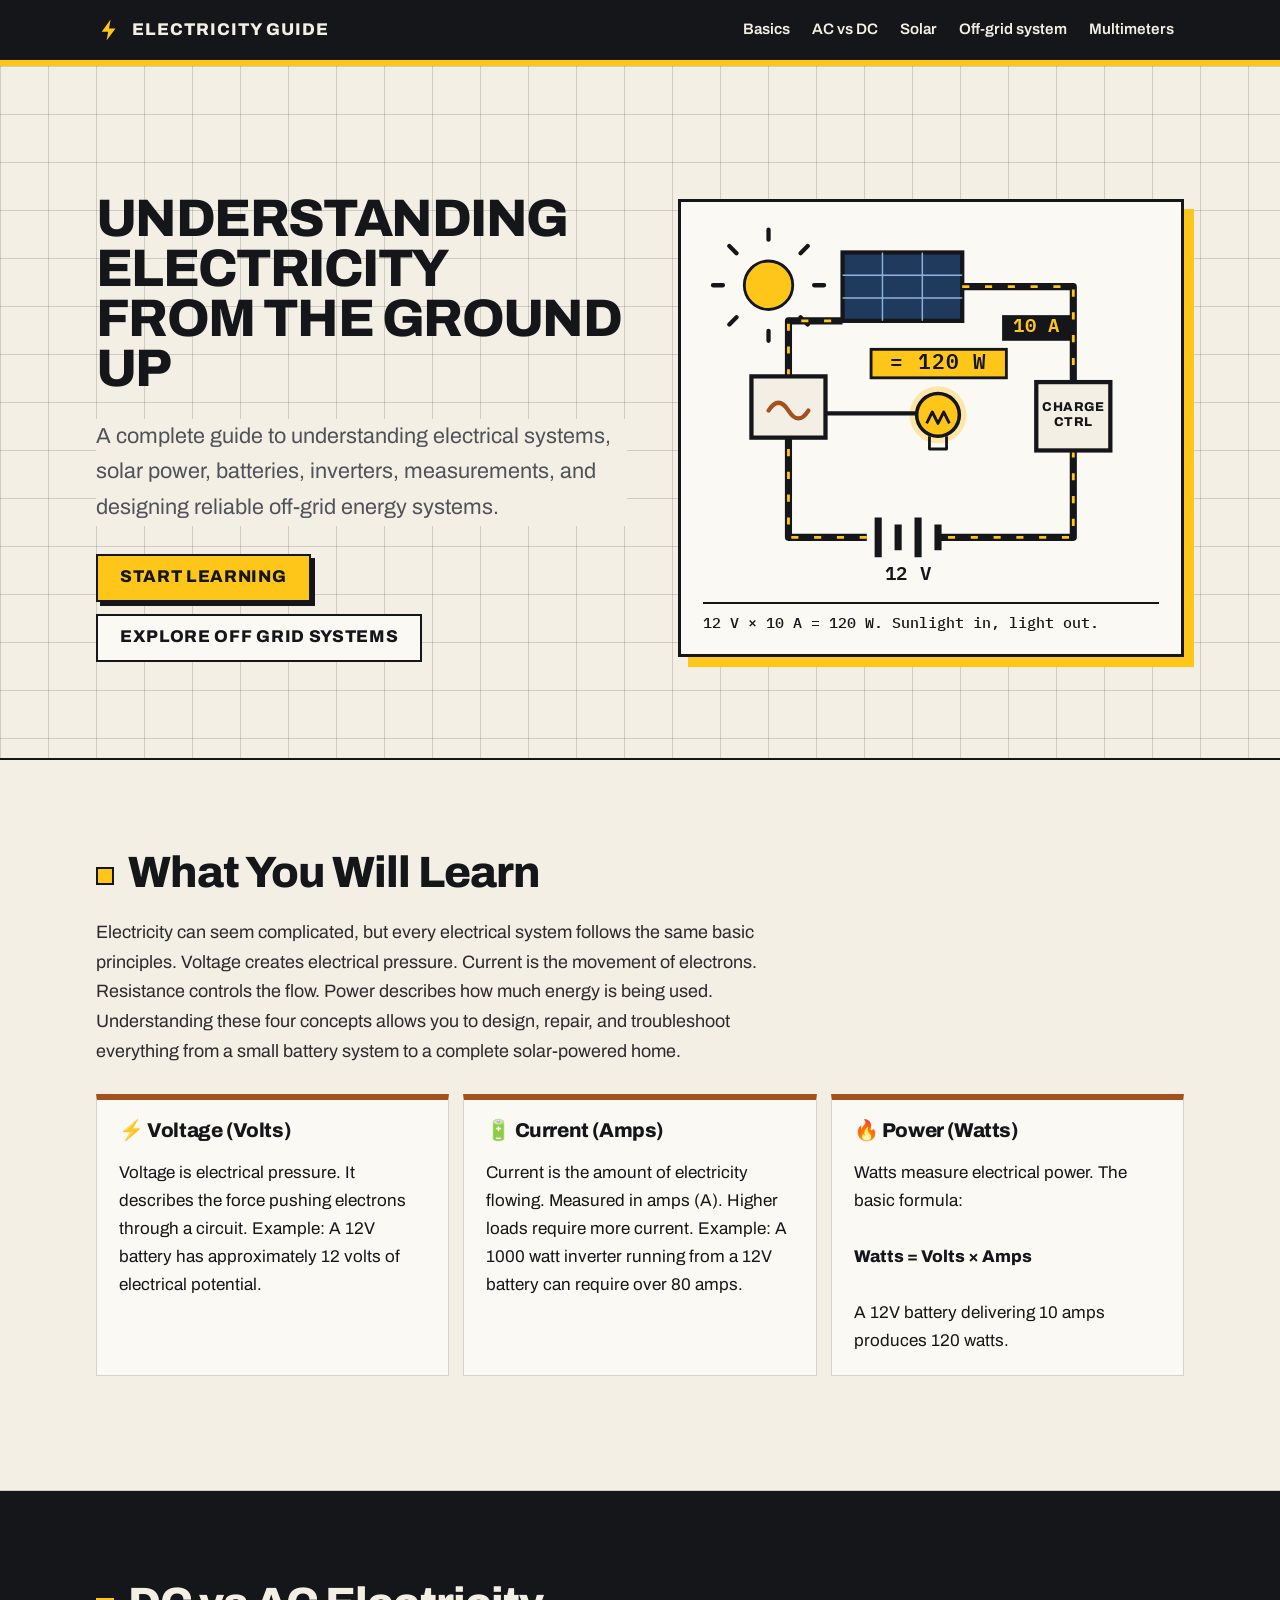
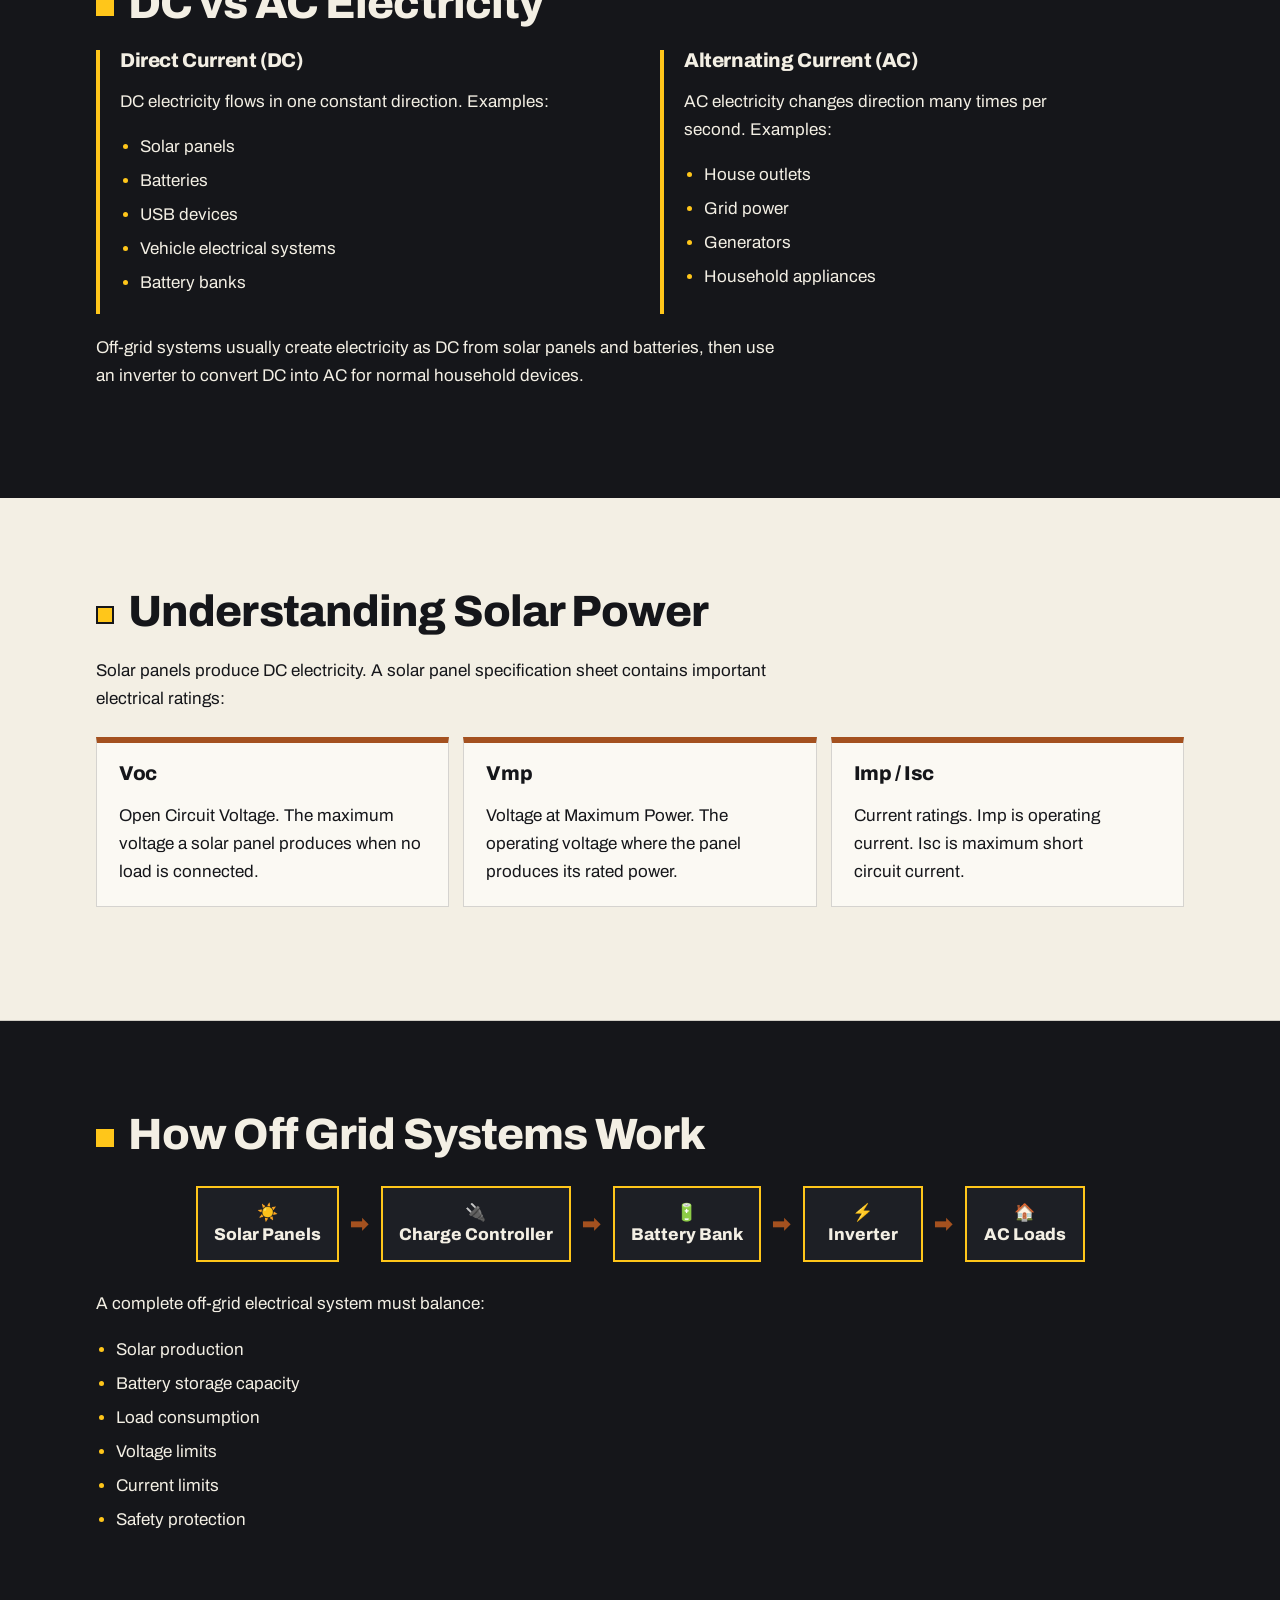
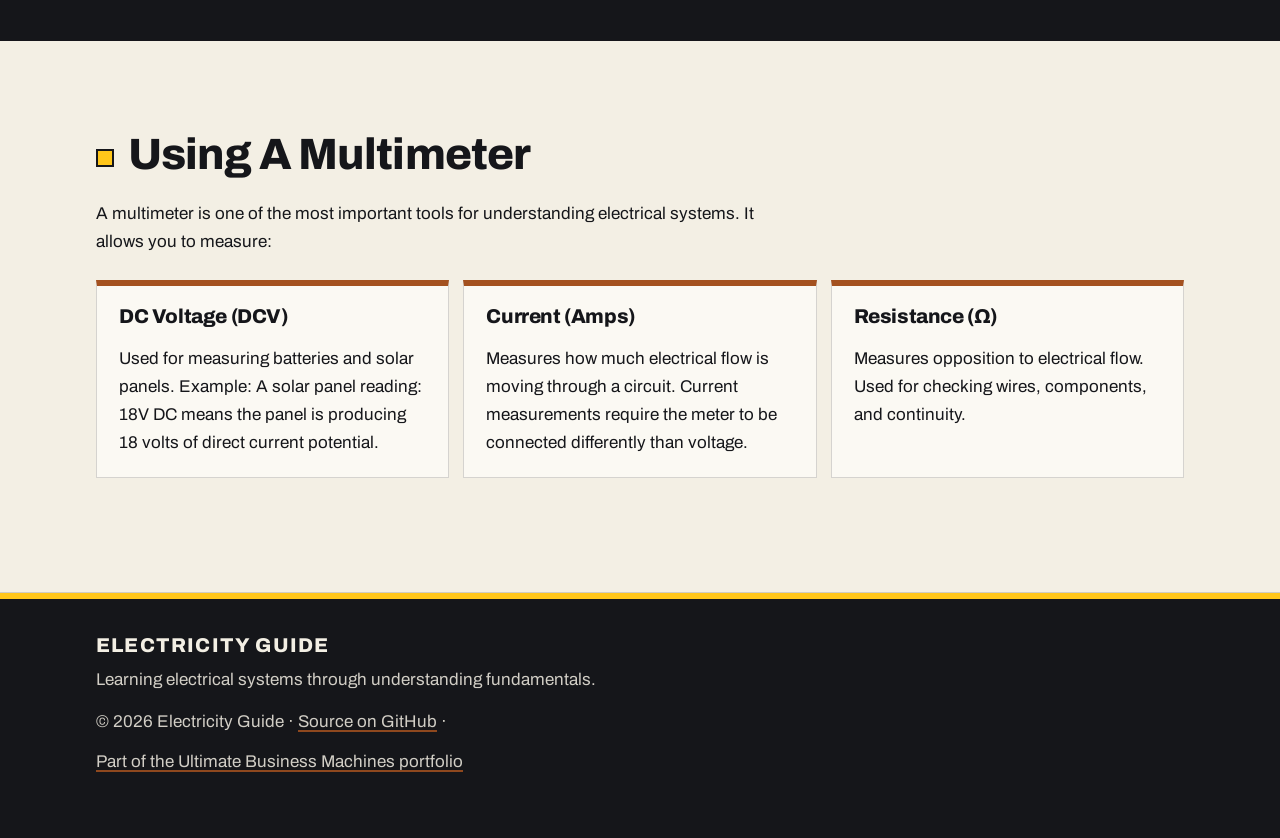
==== site/index.html @ 9a4c992a "Landing: add a bold animated circuit schematic as the signature graphic Retry of a C-grade first pas" ====
<!DOCTYPE html>
<html lang="en">

<head>

<meta charset="UTF-8">
<meta name="viewport" content="width=device-width, initial-scale=1.0">

<title>Electricity Guide | Off Grid Solar & Electrical Fundamentals</title>

<meta name="description" content="
A complete beginner to advanced guide explaining electricity,
AC vs DC, volts, amps, watts, solar systems, batteries,
inverters, charge controllers, and multimeter testing.
">


<meta name="theme-color" content="#f3efe4">
<link rel="icon" href="favicon.svg" type="image/svg+xml">
<link rel="preconnect" href="https://fonts.googleapis.com">
<link rel="preconnect" href="https://fonts.gstatic.com" crossorigin>
<link rel="stylesheet" href="https://fonts.googleapis.com/css2?family=Archivo:wght@400;600;800&amp;family=IBM+Plex+Mono:wght@500&amp;display=swap">
<link rel="stylesheet" href="css/style.css">

</head>


<body>
<a class="skip" href="#main">Skip to content</a>


<!-- ================= HEADER ================= -->

<header class="header">

<div class="container nav">

<a class="logo" href="index.html"><svg viewBox="0 0 32 32" aria-hidden="true"><path d="M18 3 7 18h8l-2 11 11-15h-8z"/></svg>Electricity Guide</a>


<nav aria-label="Main">
<a href="index.html#basics">Basics</a>
<a href="index.html#ac-dc">AC vs DC</a>
<a href="index.html#solar">Solar</a>
<a href="index.html#system">Off-grid system</a>
<a href="pages/multimeters.html">Multimeters</a>
</nav>


</div>

</header>





<!-- ================= HERO ================= -->


<main id="main">
<section class="hero">


<div class="container">


<div class="hero-grid">
<div class="hero-content">


<h1>
Understanding Electricity
<br>
From The Ground Up
</h1>


<p>

A complete guide to understanding electrical systems,
solar power, batteries, inverters, measurements,
and designing reliable off-grid energy systems.

</p>


<div class="hero-buttons">


<a class="button primary"
href="#basics">

Start Learning

</a>


<a class="button secondary"
href="#system">

Explore Off Grid Systems

</a>


</div>


</div>
<figure class="circuit" aria-labelledby="circuit-cap">
<svg viewBox="0 0 640 520" role="img" aria-labelledby="circuit-t">
  <title id="circuit-t">A simple off-grid circuit drawn as a schematic. The sun shines on a solar panel. Current flows through a charge controller into a 12 volt battery, then through an inverter to a glowing light bulb, and back. The labels read 12 volts times 10 amps equals 120 watts.</title>
  <g class="sun"><circle cx="92" cy="86" r="34"/><g class="rays"><path d="M92 22v-14M92 164v-14M28 86H14M170 86h-14M47 41l-10-10M147 141l-10-10M47 131l-10 10M147 31l-10 10"/></g></g>
  <g class="panel"><rect x="196" y="40" width="168" height="96"/><path d="M252 40v96M308 40v96M196 72h168M196 104h168"/></g>
  <path class="wire" id="loop" d="M364 88 H520 V222 M520 318 V440 H330 M230 440 H120 V300 M120 214 V136 H196"/>
  <path class="flow" d="M364 88 H520 V222 M520 318 V440 H330 M230 440 H120 V300 M120 214 V136 H196"/>
  <g class="box"><rect x="468" y="222" width="104" height="96"/><text x="520" y="262" text-anchor="middle">CHARGE</text><text x="520" y="284" text-anchor="middle">CTRL</text></g>
  <g class="battery"><path d="M246 412v56M274 422v36M302 412v56M330 422v36" /><text x="288" y="500" text-anchor="middle" class="val">12 V</text></g>
  <g class="box"><rect x="68" y="214" width="104" height="86"/><path d="M92 262 q14 -22 28 0 t28 0" class="sine"/></g>
  <g class="bulb"><circle cx="330" cy="268" r="40" class="glow"/><circle cx="330" cy="268" r="30"/><path d="M318 298v18h24v-18M314 280 l8 -16 8 16 8 -16 8 16"/></g>
  <path class="wire thin" d="M172 266 H300"/>
  <g class="tag"><rect x="420" y="128" width="96" height="36"/><text x="468" y="152" text-anchor="middle" class="val">10 A</text></g>
  <g class="tag hot"><rect x="236" y="176" width="190" height="40"/><text x="331" y="203" text-anchor="middle" class="val">= 120 W</text></g>
</svg>
<figcaption id="circuit-cap">12 V × 10 A = 120 W. Sunlight in, light out.</figcaption>
</figure>
</div>


</div>


</section>





<!-- ================= INTRO ================= -->

<section class="section" id="basics">


<div class="container">


<h2>
What You Will Learn
</h2>


<p class="section-text">

Electricity can seem complicated, but every electrical
system follows the same basic principles.

Voltage creates electrical pressure.
Current is the movement of electrons.
Resistance controls the flow.
Power describes how much energy is being used.

Understanding these four concepts allows you to design,
repair, and troubleshoot everything from a small battery
system to a complete solar-powered home.

</p>



<div class="cards">


<div class="card">

<h3>
⚡ Voltage (Volts)
</h3>

<p>

Voltage is electrical pressure.

It describes the force pushing electrons
through a circuit.

Example:

A 12V battery has approximately
12 volts of electrical potential.

</p>

</div>




<div class="card">

<h3>
🔋 Current (Amps)
</h3>

<p>

Current is the amount of electricity flowing.

Measured in amps (A).

Higher loads require more current.

Example:

A 1000 watt inverter running from
a 12V battery can require over 80 amps.

</p>

</div>





<div class="card">

<h3>
🔥 Power (Watts)
</h3>

<p>

Watts measure electrical power.

The basic formula:

<br><br>

<strong>
Watts = Volts × Amps
</strong>

<br><br>

A 12V battery delivering 10 amps
produces 120 watts.

</p>


</div>


</div>


</div>


</section>








<!-- ================= AC DC ================= -->


<section class="section dark" id="ac-dc">


<div class="container">


<h2>
DC vs AC Electricity
</h2>


<div class="split">


<div>


<h3>
Direct Current (DC)
</h3>


<p>

DC electricity flows in one constant direction.

Examples:

</p>


<ul>

<li>Solar panels</li>
<li>Batteries</li>
<li>USB devices</li>
<li>Vehicle electrical systems</li>
<li>Battery banks</li>

</ul>


</div>




<div>


<h3>
Alternating Current (AC)
</h3>


<p>

AC electricity changes direction many times
per second.

Examples:

</p>


<ul>

<li>House outlets</li>
<li>Grid power</li>
<li>Generators</li>
<li>Household appliances</li>

</ul>


</div>



</div>


<p>

Off-grid systems usually create electricity as DC
from solar panels and batteries, then use an inverter
to convert DC into AC for normal household devices.

</p>


</div>


</section>







<!-- ================= SOLAR ================= -->


<section class="section" id="solar">


<div class="container">


<h2>
Understanding Solar Power
</h2>



<p>

Solar panels produce DC electricity.

A solar panel specification sheet contains
important electrical ratings:

</p>



<div class="cards">


<div class="card">

<h3>
Voc
</h3>

<p>

Open Circuit Voltage.

The maximum voltage a solar panel produces
when no load is connected.

</p>

</div>




<div class="card">

<h3>
Vmp
</h3>

<p>

Voltage at Maximum Power.

The operating voltage where the panel
produces its rated power.

</p>

</div>




<div class="card">

<h3>
Imp / Isc
</h3>

<p>

Current ratings.

Imp is operating current.

Isc is maximum short circuit current.

</p>

</div>



</div>



</div>


</section>








<!-- ================= OFF GRID ================= -->


<section class="section dark" id="system">


<div class="container">


<h2>
How Off Grid Systems Work
</h2>



<div class="system-flow">


<div>
☀️
<br>
Solar Panels

</div>


<div>
⬇

</div>


<div>
🔌

<br>

Charge Controller

</div>


<div>

⬇

</div>


<div>

🔋

<br>

Battery Bank

</div>


<div>

⬇

</div>


<div>

⚡

<br>

Inverter

</div>


<div>

⬇

</div>


<div>

🏠

<br>

AC Loads

</div>


</div>




<p>

A complete off-grid electrical system must balance:

</p>


<ul>

<li>
Solar production
</li>

<li>
Battery storage capacity
</li>

<li>
Load consumption
</li>

<li>
Voltage limits
</li>

<li>
Current limits
</li>

<li>
Safety protection
</li>


</ul>


</div>


</section>








<!-- ================= MULTIMETER ================= -->


<section class="section" id="meter">


<div class="container">


<h2>
Using A Multimeter
</h2>



<p>

A multimeter is one of the most important
tools for understanding electrical systems.

It allows you to measure:

</p>


<div class="cards">


<div class="card">

<h3>
DC Voltage (DCV)
</h3>


<p>

Used for measuring batteries and solar panels.

Example:

A solar panel reading:

18V DC

means the panel is producing
18 volts of direct current potential.

</p>


</div>



<div class="card">

<h3>
Current (Amps)
</h3>


<p>

Measures how much electrical flow is moving
through a circuit.

Current measurements require the meter
to be connected differently than voltage.

</p>


</div>




<div class="card">

<h3>
Resistance (Ω)
</h3>


<p>

Measures opposition to electrical flow.

Used for checking wires,
components, and continuity.

</p>


</div>



</div>


</div>


</section>








<!-- ================= FOOTER ================= -->


</main>
<footer>


<div class="container">


<h3>
Electricity Guide
</h3>


<p>

Learning electrical systems through
understanding fundamentals.

</p>


<p>

© 2026 Electricity Guide · <a href="https://github.com/SolutionsAsService/off-grid-electric" rel="noopener">Source on GitHub</a> · <a href="https://demo.ultimatebusinessmachines.com/portfolio">Part of the Ultimate Business Machines portfolio</a>

</p>


</div>


</footer>




</body>

</html>
---- site/css/style.css ----
/* Electricity Guide: from the ground up.
   An equipment-rating-plate look: warm paper, black ink, one hazard yellow used as a band and fill,
   copper for wiring. Archivo for reading and signage, Plex Mono for values and units. */

:root {
  --paper: #f3efe4; --card: #fbf9f3; --ink: #15161a; --ink-2: #4f5259; --rule: rgba(21, 22, 26, .16);
  --volt: #ffc61a; --copper: #a4511f; --band: #15161a; --on-band: #f3efe4;
  --sans: "Archivo", "Helvetica Neue", Arial, sans-serif; --mono: "IBM Plex Mono", ui-monospace, Consolas, monospace;
  --g: clamp(16px, 3vw, 36px); color-scheme: light dark;
}
@media (prefers-color-scheme: dark) {
  :root:not([data-theme="light"]) { --paper: #131418; --card: #1b1d22; --ink: #ecebe6; --ink-2: #a6a9b1; --rule: rgba(236, 235, 230, .16); --copper: #e08a52; --band: #0b0c0f; }
}
:root[data-theme="dark"] { --paper: #131418; --card: #1b1d22; --ink: #ecebe6; --ink-2: #a6a9b1; --rule: rgba(236, 235, 230, .16); --copper: #e08a52; --band: #0b0c0f; }

*, *::before, *::after { box-sizing: border-box; }
html { -webkit-text-size-adjust: 100%; scroll-padding-top: 76px; }
body { margin: 0; background: var(--paper); color: var(--ink); font: 400 1.0625rem/1.65 var(--sans); overflow-x: clip; }
a { color: inherit; text-decoration-color: var(--copper); text-decoration-thickness: 2px; text-underline-offset: .2em; }
:focus-visible { outline: 3px solid var(--copper); outline-offset: 3px; }
.skip { position: absolute; left: var(--g); top: -80px; background: var(--ink); color: var(--paper); padding: 10px 14px; z-index: 30; }
.skip:focus { top: 8px; }
.container { width: 100%; max-width: 1160px; margin: 0 auto; padding: 0 var(--g); }
h1, h2, h3, h4 { margin: 0 0 .5em; line-height: 1.08; letter-spacing: -.02em; text-wrap: balance; }
h1 { font-size: clamp(2.6rem, 1.4rem + 5vw, 5.2rem); font-weight: 800; text-transform: uppercase; letter-spacing: -.03em; line-height: .95; }
h2 { font-size: clamp(1.8rem, 1.3rem + 1.8vw, 2.8rem); font-weight: 800; }
h3 { font-size: 1.25rem; font-weight: 800; }
h4 { font-size: 1.05rem; font-weight: 600; }
p, li { max-width: 70ch; text-wrap: pretty; }
strong { font-weight: 800; }

/* header: a black rating-plate band with a hazard stripe under it */
.header { position: sticky; top: 0; z-index: 20; background: var(--band); color: var(--on-band); border-bottom: 6px solid var(--volt); }
.nav { display: flex; align-items: center; justify-content: space-between; gap: 6px 20px; flex-wrap: wrap; min-height: 60px; }
.logo { display: inline-flex; align-items: center; gap: 10px; min-height: 44px; font-weight: 800; text-transform: uppercase; letter-spacing: .06em; text-decoration: none; }
.logo svg { width: 26px; height: 26px; fill: var(--volt); }
.header nav { display: flex; flex-wrap: wrap; gap: 0 2px; }
.header nav a { display: inline-flex; align-items: center; min-height: 44px; padding: 0 10px; text-decoration: none; font-weight: 600; font-size: .95rem; }
.header nav a:hover, .header nav a[aria-current="page"] { background: var(--volt); color: #15161a; }

/* hero */
.hero { position: relative; padding: clamp(56px, 10vw, 128px) 0 clamp(48px, 8vw, 96px); border-bottom: 2px solid var(--ink);
  background: linear-gradient(90deg, var(--rule) 1px, transparent 1px) 0 0 / 48px 48px, linear-gradient(var(--rule) 1px, transparent 1px) 0 0 / 48px 48px; }
.hero-content { max-width: 880px; }
.hero h1 { margin-bottom: 24px; font-size: clamp(2.3rem, .9rem + 3vw, 3.4rem); }
.hero h1::first-line { color: var(--ink); }
.hero p { font-size: clamp(1.1rem, 1rem + .45vw, 1.35rem); color: var(--ink-2); max-width: 52ch; background: var(--paper); }
.hero-buttons { display: flex; flex-wrap: wrap; gap: 12px; margin-top: 28px; }
.button { display: inline-flex; align-items: center; min-height: 48px; padding: 0 22px; font-weight: 800; text-transform: uppercase; letter-spacing: .04em; text-decoration: none; border: 2px solid var(--ink); }
.button.primary { background: var(--volt); color: #15161a; box-shadow: 4px 4px 0 var(--ink); }
.button.primary:hover { transform: translate(-1px, -1px); box-shadow: 5px 5px 0 var(--ink); }
.button.secondary { background: var(--card); color: var(--ink); }
.button.secondary:hover { background: var(--ink); color: var(--paper); }

/* the landing graphic: a working circuit, drawn as a bold schematic */
.hero-grid { display: grid; grid-template-columns: minmax(0, 1.05fr) minmax(0, 1fr); gap: 24px clamp(24px, 4vw, 56px); align-items: center; }
.circuit { margin: 0; background: var(--card); border: 3px solid var(--ink); box-shadow: 10px 10px 0 var(--volt); padding: clamp(10px, 2vw, 22px); }
.circuit svg { display: block; width: 100%; height: auto; }
.circuit figcaption { font: 500 .95rem var(--mono); border-top: 2px solid var(--ink); margin-top: 8px; padding-top: 8px; }
.circuit .wire { fill: none; stroke: var(--ink); stroke-width: 10; stroke-linejoin: round; }
.circuit .wire.thin { stroke-width: 6; }
.circuit .flow { fill: none; stroke: var(--volt); stroke-width: 4; stroke-dasharray: 10 22; stroke-linejoin: round; animation: flow 1.1s linear infinite; }
@keyframes flow { to { stroke-dashoffset: -32; } }
.circuit .sun circle { fill: var(--volt); stroke: var(--ink); stroke-width: 4; }
.circuit .rays path { stroke: var(--ink); stroke-width: 6; stroke-linecap: round; }
.circuit .panel rect { fill: #1f3a5c; stroke: var(--ink); stroke-width: 6; }
.circuit .panel path { stroke: #8fb4dc; stroke-width: 2; }
.circuit .box rect { fill: var(--paper); stroke: var(--ink); stroke-width: 6; }
.circuit .box text, .circuit .val { fill: var(--ink); font: 800 18px var(--sans); letter-spacing: .04em; }
.circuit .val { font: 600 26px var(--mono); }
.circuit .sine { fill: none; stroke: var(--copper); stroke-width: 6; stroke-linecap: round; }
.circuit .battery path { stroke: var(--ink); stroke-width: 10; }
.circuit .bulb circle { fill: var(--volt); stroke: var(--ink); stroke-width: 5; }
.circuit .bulb .glow { fill: var(--volt); stroke: none; opacity: .35; animation: glow 2.2s ease-in-out infinite; transform-origin: 330px 268px; }
.circuit .bulb path { fill: none; stroke: var(--ink); stroke-width: 4; stroke-linejoin: round; }
@keyframes glow { 50% { transform: scale(1.35); opacity: .12; } }
.circuit .tag rect { fill: #15161a; }
.circuit .tag .val { fill: var(--volt); }
.circuit .tag.hot rect { fill: var(--volt); stroke: var(--ink); stroke-width: 4; }
.circuit .tag.hot .val { fill: #15161a; font-size: 30px; }
@media (max-width: 900px) { .hero-grid { grid-template-columns: 1fr; } .circuit { max-width: 560px; } }
@media (prefers-reduced-motion: reduce) { .circuit .flow, .circuit .bulb .glow { animation: none; } }

/* sections */
.section { padding: clamp(48px, 7vw, 96px) 0; border-bottom: 1px solid var(--rule); }
.section h2 { display: flex; align-items: baseline; gap: 14px; }
.section h2::before { content: ""; flex: none; width: 18px; height: 18px; background: var(--volt); border: 2px solid var(--ink); transform: translateY(-2px); }
.section.dark { background: var(--band); color: var(--on-band); }
.section.dark h2::before { border-color: var(--volt); }
.section.dark .card { background: #1d1f25; border-color: rgba(243, 239, 228, .2); color: var(--on-band); }
.section.dark a { color: var(--on-band); }
.section-text { font-size: 1.12rem; color: inherit; opacity: .9; margin-bottom: 28px; }
.cards { display: grid; grid-template-columns: repeat(auto-fill, minmax(min(100%, 280px), 1fr)); gap: 14px; margin: 24px 0; }
.card { background: var(--card); border: 1px solid var(--rule); border-top: 6px solid var(--copper); padding: 20px 22px; min-width: 0; }
.card h3 { margin-top: 0; }
.card p:last-child, .card ul:last-child { margin-bottom: 0; }
.split { display: grid; grid-template-columns: repeat(auto-fit, minmax(min(100%, 320px), 1fr)); gap: 24px 40px; margin: 20px 0; }
.split > div { border-left: 4px solid var(--volt); padding-left: 20px; }
ul { padding-left: 1.2em; }
li { margin-bottom: 6px; }
li::marker { color: var(--copper); }
.section.dark li::marker { color: var(--volt); }

/* the system diagram: a wiring run from panels to loads */
.system-flow { display: flex; flex-wrap: wrap; align-items: center; justify-content: center; gap: 10px; margin: 28px 0; text-align: center; font-weight: 800; }
.system-flow > div { min-width: 120px; padding: 14px 16px; background: var(--card); border: 2px solid var(--ink); line-height: 1.3; }
.system-flow > div:nth-child(even) { min-width: 0; padding: 0 2px; background: none; border: 0; color: var(--copper); font-size: 1.4rem; transform: rotate(-90deg); }
.section.dark .system-flow > div:nth-child(odd) { background: #1d1f25; border-color: var(--volt); }

/* tables: readings and settings, set like a spec sheet */
table { width: 100%; border-collapse: collapse; margin: 20px 0; font-size: .98rem; background: var(--card); }
.section.dark table { background: #1d1f25; }
th, td { text-align: left; padding: 10px 12px; border-bottom: 1px solid var(--rule); vertical-align: top; }
th { background: var(--volt); color: #15161a; font-weight: 800; text-transform: uppercase; letter-spacing: .04em; font-size: .85rem; }
td:first-child { font-family: var(--mono); font-weight: 500; white-space: nowrap; }
.container > table, .card table { display: block; overflow-x: auto; }

footer { background: var(--band); color: var(--on-band); padding: 36px 0 48px; border-top: 6px solid var(--volt); }
footer h3 { text-transform: uppercase; letter-spacing: .06em; }
footer p { opacity: .85; margin: 0 0 8px; }
footer a { display: inline-block; padding: 6px 0; }

@media (max-width: 720px) {
  .header nav { width: calc(100% + 2 * var(--g)); margin: 0 calc(-1 * var(--g)); flex-wrap: nowrap; overflow-x: auto; padding: 0 var(--g) 4px; scrollbar-width: none; }
  .header nav a { white-space: nowrap; }
  .system-flow { flex-direction: column; }
  .system-flow > div:nth-child(even) { transform: none; }
}
@media print { .header, footer, .hero-buttons { display: none; } body { background: #fff; color: #000; } .section.dark { background: none; color: #000; } }
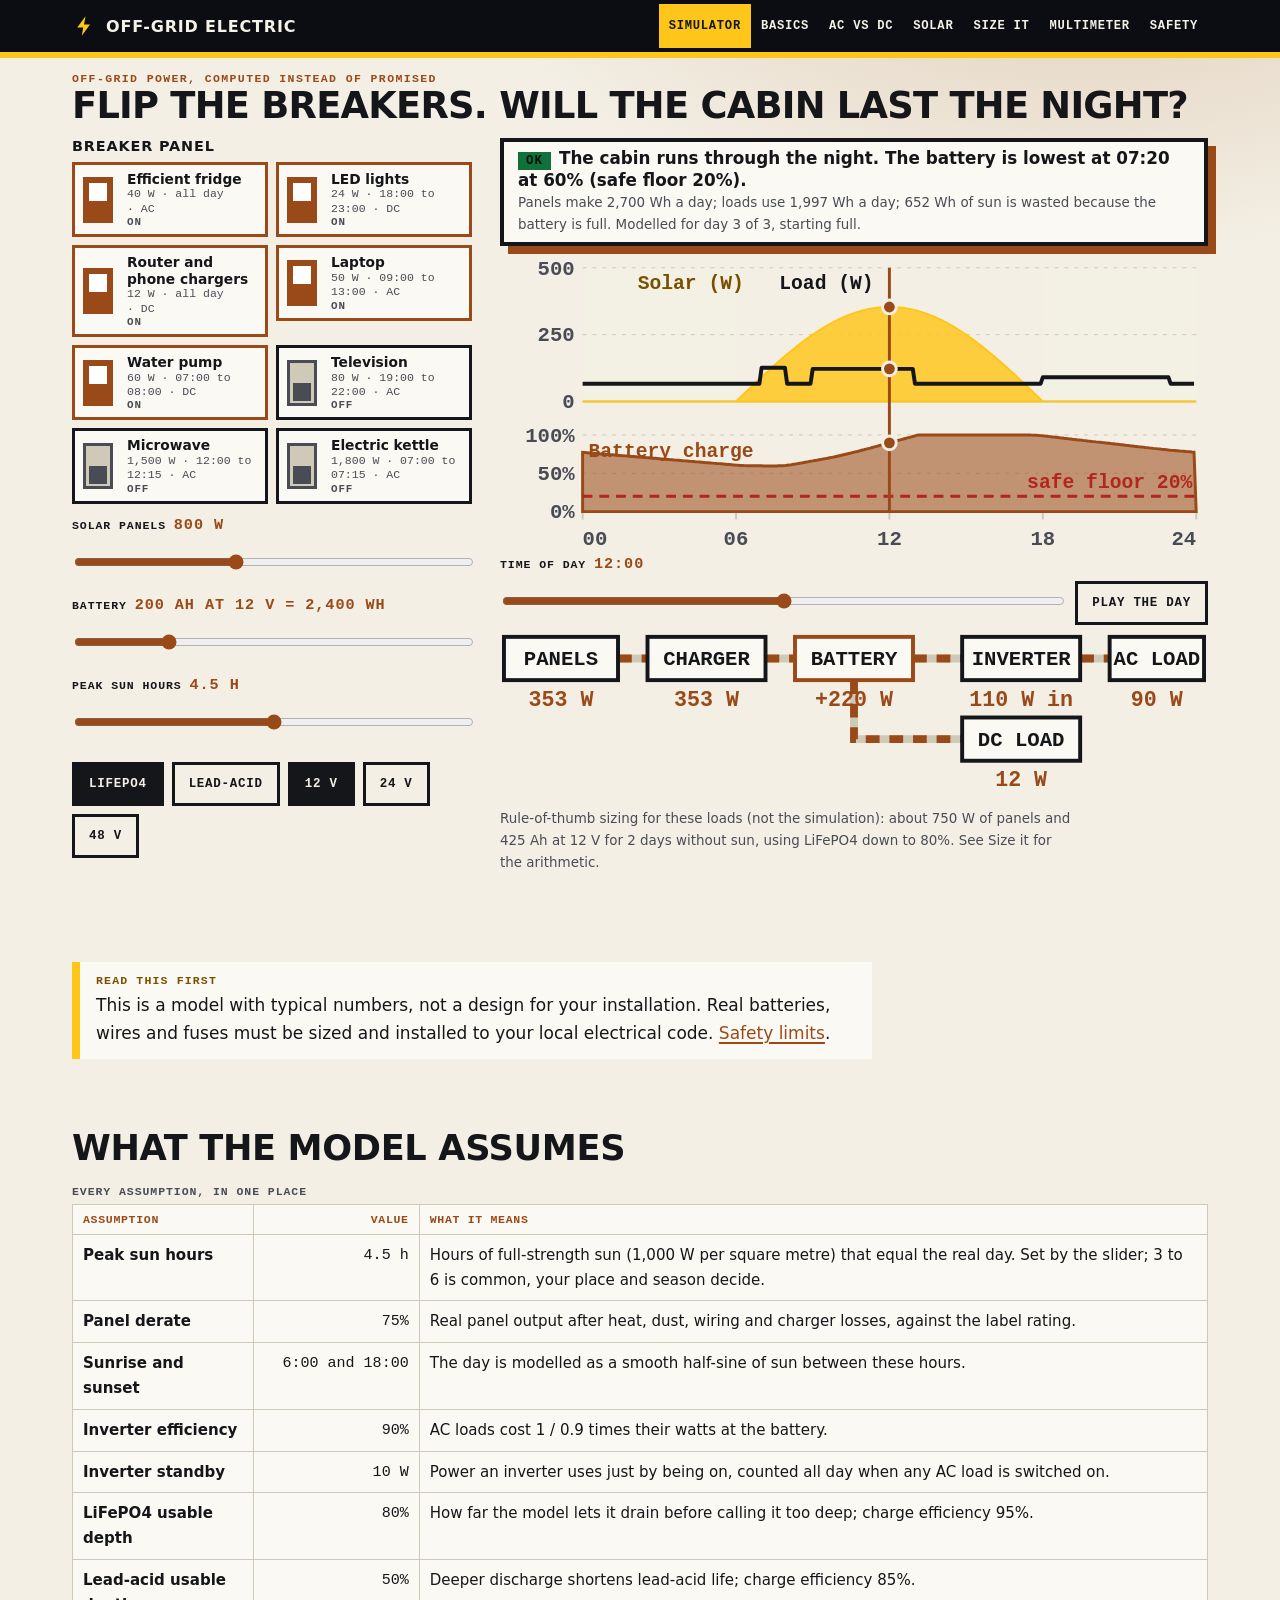
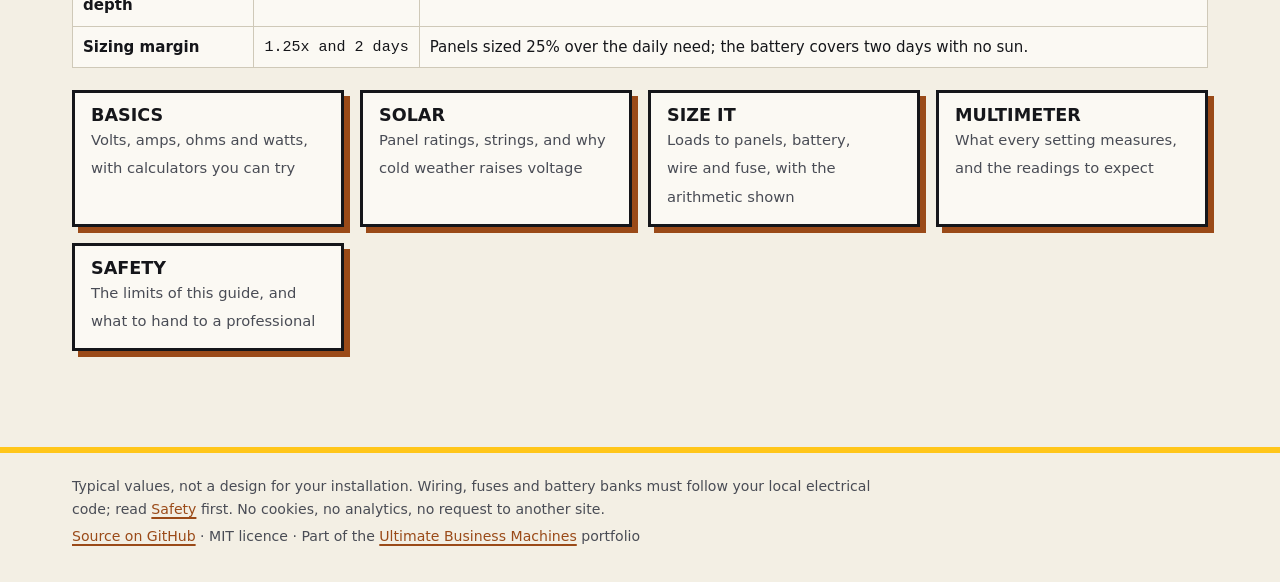
==== commit 0b379fb9: "Redo off-grid electric: a working power-budget simulator, corrected guides, safety page, gate Co-Aut" ====
--- a/site/index.html
+++ b/site/index.html
@@ -1,784 +1,55 @@
 <!DOCTYPE html>
 <html lang="en">
+<head>
+  <meta charset="UTF-8">
+  <meta name="viewport" content="width=device-width, initial-scale=1">
+  <title>Will the cabin last the night? An off-grid power simulator | Off-grid electric</title>
+  <meta name="description" content="Flip appliances on and off, set panels, battery and sun hours, and watch a modelled day of solar, load and battery charge. Every number comes from assumptions printed beside it.">
+  <link rel="icon" href="assets/favicon.svg" type="image/svg+xml">
+  <link rel="stylesheet" href="assets/site.css">
+  <link rel="stylesheet" href="assets/home.css">
+</head>
+<body data-page="home">
+<main id="main">
+  <section class="wrap hero">
+    <div class="hd">
+      <p class="kicker">Off-grid power, computed instead of promised</p>
+      <h1>Flip the breakers. Will the cabin last the night?</h1>
+      <p class="lede">A working model of one day: sun in, appliances out, a battery in between. Change anything and the chart, the circuit and the verdict follow.</p>
+    </div>
 
-<head>
+    <div class="verdict" id="verdict" role="group" aria-label="Verdict"><p id="vtext"></p><p class="small" id="vnums"></p></div>
+    <p class="sr" id="announce" role="status" aria-live="polite"></p>
 
-<meta charset="UTF-8">
-<meta name="viewport" content="width=device-width, initial-scale=1.0">
+    <div class="panelbox">
+      <h2 class="mini">Breaker panel</h2>
+      <ul class="breakers" id="breakers" aria-label="Appliances"></ul>
+      <div class="knobs" id="knobs">
+        <div class="field"><label for="pw">Solar panels <output id="pwo"></output></label><input id="pw" type="range" min="0" max="2000" step="50"></div>
+        <div class="field"><label for="ah">Battery <output id="aho"></output></label><input id="ah" type="range" min="25" max="800" step="25"></div>
+        <div class="field"><label for="sun">Peak sun hours <output id="suno"></output></label><input id="sun" type="range" min="2" max="7" step="0.5"></div>
+      </div>
+      <div class="chips" role="group" aria-label="Battery type and voltage"><button type="button" class="chip" data-c="lifepo4" aria-pressed="true">LiFePO4</button><button type="button" class="chip" data-c="lead" aria-pressed="false">Lead-acid</button><button type="button" class="chip" data-v="12" aria-pressed="true">12 V</button><button type="button" class="chip" data-v="24" aria-pressed="false">24 V</button><button type="button" class="chip" data-v="48" aria-pressed="false">48 V</button></div>
+    </div>
 
-<title>Electricity Guide | Off Grid Solar & Electrical Fundamentals</title>
+    <div class="plotbox">
+      <svg id="chart" viewBox="0 0 720 306" role="img" aria-labelledby="chart-title"><title id="chart-title">Modelled day of solar power, load and battery charge</title></svg>
+      <div class="scrub"><label for="t">Time of day <output id="to">12:00</output></label><input id="t" type="range" min="0" max="24" step="0.25" value="12"><button type="button" class="chip" id="play">Play the day</button></div>
+      <svg id="schem" viewBox="0 0 720 168" role="img" aria-labelledby="schem-title"><title id="schem-title">Circuit with the power at the chosen time</title></svg>
+      <p class="small" id="sizing"></p>
+    </div>
+  </section>
 
-<meta name="description" content="
-A complete beginner to advanced guide explaining electricity,
-AC vs DC, volts, amps, watts, solar systems, batteries,
-inverters, charge controllers, and multimeter testing.
-">
-
-
-<meta name="theme-color" content="#f3efe4">
-<link rel="icon" href="favicon.svg" type="image/svg+xml">
-<link rel="preconnect" href="https://fonts.googleapis.com">
-<link rel="preconnect" href="https://fonts.gstatic.com" crossorigin>
-<link rel="stylesheet" href="https://fonts.googleapis.com/css2?family=Archivo:wght@400;600;800&amp;family=IBM+Plex+Mono:wght@500&amp;display=swap">
-<link rel="stylesheet" href="css/style.css">
-
-</head>
-
-
-<body>
-<a class="skip" href="#main">Skip to content</a>
-
-
-<!-- ================= HEADER ================= -->
-
-<header class="header">
-
-<div class="container nav">
-
-<a class="logo" href="index.html"><svg viewBox="0 0 32 32" aria-hidden="true"><path d="M18 3 7 18h8l-2 11 11-15h-8z"/></svg>Electricity Guide</a>
-
-
-<nav aria-label="Main">
-<a href="index.html#basics">Basics</a>
-<a href="index.html#ac-dc">AC vs DC</a>
-<a href="index.html#solar">Solar</a>
-<a href="index.html#system">Off-grid system</a>
-<a href="pages/multimeters.html">Multimeters</a>
-</nav>
-
-
-</div>
-
-</header>
-
-
-
-
-
-<!-- ================= HERO ================= -->
-
-
-<main id="main">
-<section class="hero">
-
-
-<div class="container">
-
-
-<div class="hero-grid">
-<div class="hero-content">
-
-
-<h1>
-Understanding Electricity
-<br>
-From The Ground Up
-</h1>
-
-
-<p>
-
-A complete guide to understanding electrical systems,
-solar power, batteries, inverters, measurements,
-and designing reliable off-grid energy systems.
-
-</p>
-
-
-<div class="hero-buttons">
-
-
-<a class="button primary"
-href="#basics">
-
-Start Learning
-
-</a>
-
-
-<a class="button secondary"
-href="#system">
-
-Explore Off Grid Systems
-
-</a>
-
-
-</div>
-
-
-</div>
-<figure class="circuit" aria-labelledby="circuit-cap">
-<svg viewBox="0 0 640 520" role="img" aria-labelledby="circuit-t">
-  <title id="circuit-t">A simple off-grid circuit drawn as a schematic. The sun shines on a solar panel. Current flows through a charge controller into a 12 volt battery, then through an inverter to a glowing light bulb, and back. The labels read 12 volts times 10 amps equals 120 watts.</title>
-  <g class="sun"><circle cx="92" cy="86" r="34"/><g class="rays"><path d="M92 22v-14M92 164v-14M28 86H14M170 86h-14M47 41l-10-10M147 141l-10-10M47 131l-10 10M147 31l-10 10"/></g></g>
-  <g class="panel"><rect x="196" y="40" width="168" height="96"/><path d="M252 40v96M308 40v96M196 72h168M196 104h168"/></g>
-  <path class="wire" id="loop" d="M364 88 H520 V222 M520 318 V440 H330 M230 440 H120 V300 M120 214 V136 H196"/>
-  <path class="flow" d="M364 88 H520 V222 M520 318 V440 H330 M230 440 H120 V300 M120 214 V136 H196"/>
-  <g class="box"><rect x="468" y="222" width="104" height="96"/><text x="520" y="262" text-anchor="middle">CHARGE</text><text x="520" y="284" text-anchor="middle">CTRL</text></g>
-  <g class="battery"><path d="M246 412v56M274 422v36M302 412v56M330 422v36" /><text x="288" y="500" text-anchor="middle" class="val">12 V</text></g>
-  <g class="box"><rect x="68" y="214" width="104" height="86"/><path d="M92 262 q14 -22 28 0 t28 0" class="sine"/></g>
-  <g class="bulb"><circle cx="330" cy="268" r="40" class="glow"/><circle cx="330" cy="268" r="30"/><path d="M318 298v18h24v-18M314 280 l8 -16 8 16 8 -16 8 16"/></g>
-  <path class="wire thin" d="M172 266 H300"/>
-  <g class="tag"><rect x="420" y="128" width="96" height="36"/><text x="468" y="152" text-anchor="middle" class="val">10 A</text></g>
-  <g class="tag hot"><rect x="236" y="176" width="190" height="40"/><text x="331" y="203" text-anchor="middle" class="val">= 120 W</text></g>
-</svg>
-<figcaption id="circuit-cap">12 V × 10 A = 120 W. Sunlight in, light out.</figcaption>
-</figure>
-</div>
-
-
-</div>
-
-
-</section>
-
-
-
-
-
-<!-- ================= INTRO ================= -->
-
-<section class="section" id="basics">
-
-
-<div class="container">
-
-
-<h2>
-What You Will Learn
-</h2>
-
-
-<p class="section-text">
-
-Electricity can seem complicated, but every electrical
-system follows the same basic principles.
-
-Voltage creates electrical pressure.
-Current is the movement of electrons.
-Resistance controls the flow.
-Power describes how much energy is being used.
-
-Understanding these four concepts allows you to design,
-repair, and troubleshoot everything from a small battery
-system to a complete solar-powered home.
-
-</p>
-
-
-
-<div class="cards">
-
-
-<div class="card">
-
-<h3>
-⚡ Voltage (Volts)
-</h3>
-
-<p>
-
-Voltage is electrical pressure.
-
-It describes the force pushing electrons
-through a circuit.
-
-Example:
-
-A 12V battery has approximately
-12 volts of electrical potential.
-
-</p>
-
-</div>
-
-
-
-
-<div class="card">
-
-<h3>
-🔋 Current (Amps)
-</h3>
-
-<p>
-
-Current is the amount of electricity flowing.
-
-Measured in amps (A).
-
-Higher loads require more current.
-
-Example:
-
-A 1000 watt inverter running from
-a 12V battery can require over 80 amps.
-
-</p>
-
-</div>
-
-
-
-
-
-<div class="card">
-
-<h3>
-🔥 Power (Watts)
-</h3>
-
-<p>
-
-Watts measure electrical power.
-
-The basic formula:
-
-<br><br>
-
-<strong>
-Watts = Volts × Amps
-</strong>
-
-<br><br>
-
-A 12V battery delivering 10 amps
-produces 120 watts.
-
-</p>
-
-
-</div>
-
-
-</div>
-
-
-</div>
-
-
-</section>
-
-
-
-
-
-
-
-
-<!-- ================= AC DC ================= -->
-
-
-<section class="section dark" id="ac-dc">
-
-
-<div class="container">
-
-
-<h2>
-DC vs AC Electricity
-</h2>
-
-
-<div class="split">
-
-
-<div>
-
-
-<h3>
-Direct Current (DC)
-</h3>
-
-
-<p>
-
-DC electricity flows in one constant direction.
-
-Examples:
-
-</p>
-
-
-<ul>
-
-<li>Solar panels</li>
-<li>Batteries</li>
-<li>USB devices</li>
-<li>Vehicle electrical systems</li>
-<li>Battery banks</li>
-
-</ul>
-
-
-</div>
-
-
-
-
-<div>
-
-
-<h3>
-Alternating Current (AC)
-</h3>
-
-
-<p>
-
-AC electricity changes direction many times
-per second.
-
-Examples:
-
-</p>
-
-
-<ul>
-
-<li>House outlets</li>
-<li>Grid power</li>
-<li>Generators</li>
-<li>Household appliances</li>
-
-</ul>
-
-
-</div>
-
-
-
-</div>
-
-
-<p>
-
-Off-grid systems usually create electricity as DC
-from solar panels and batteries, then use an inverter
-to convert DC into AC for normal household devices.
-
-</p>
-
-
-</div>
-
-
-</section>
-
-
-
-
-
-
-
-<!-- ================= SOLAR ================= -->
-
-
-<section class="section" id="solar">
-
-
-<div class="container">
-
-
-<h2>
-Understanding Solar Power
-</h2>
-
-
-
-<p>
-
-Solar panels produce DC electricity.
-
-A solar panel specification sheet contains
-important electrical ratings:
-
-</p>
-
-
-
-<div class="cards">
-
-
-<div class="card">
-
-<h3>
-Voc
-</h3>
-
-<p>
-
-Open Circuit Voltage.
-
-The maximum voltage a solar panel produces
-when no load is connected.
-
-</p>
-
-</div>
-
-
-
-
-<div class="card">
-
-<h3>
-Vmp
-</h3>
-
-<p>
-
-Voltage at Maximum Power.
-
-The operating voltage where the panel
-produces its rated power.
-
-</p>
-
-</div>
-
-
-
-
-<div class="card">
-
-<h3>
-Imp / Isc
-</h3>
-
-<p>
-
-Current ratings.
-
-Imp is operating current.
-
-Isc is maximum short circuit current.
-
-</p>
-
-</div>
-
-
-
-</div>
-
-
-
-</div>
-
-
-</section>
-
-
-
-
-
-
-
-
-<!-- ================= OFF GRID ================= -->
-
-
-<section class="section dark" id="system">
-
-
-<div class="container">
-
-
-<h2>
-How Off Grid Systems Work
-</h2>
-
-
-
-<div class="system-flow">
-
-
-<div>
-☀️
-<br>
-Solar Panels
-
-</div>
-
-
-<div>
-⬇
-
-</div>
-
-
-<div>
-🔌
-
-<br>
-
-Charge Controller
-
-</div>
-
-
-<div>
-
-⬇
-
-</div>
-
-
-<div>
-
-🔋
-
-<br>
-
-Battery Bank
-
-</div>
-
-
-<div>
-
-⬇
-
-</div>
-
-
-<div>
-
-⚡
-
-<br>
-
-Inverter
-
-</div>
-
-
-<div>
-
-⬇
-
-</div>
-
-
-<div>
-
-🏠
-
-<br>
-
-AC Loads
-
-</div>
-
-
-</div>
-
-
-
-
-<p>
-
-A complete off-grid electrical system must balance:
-
-</p>
-
-
-<ul>
-
-<li>
-Solar production
-</li>
-
-<li>
-Battery storage capacity
-</li>
-
-<li>
-Load consumption
-</li>
-
-<li>
-Voltage limits
-</li>
-
-<li>
-Current limits
-</li>
-
-<li>
-Safety protection
-</li>
-
-
-</ul>
-
-
-</div>
-
-
-</section>
-
-
-
-
-
-
-
-
-<!-- ================= MULTIMETER ================= -->
-
-
-<section class="section" id="meter">
-
-
-<div class="container">
-
-
-<h2>
-Using A Multimeter
-</h2>
-
-
-
-<p>
-
-A multimeter is one of the most important
-tools for understanding electrical systems.
-
-It allows you to measure:
-
-</p>
-
-
-<div class="cards">
-
-
-<div class="card">
-
-<h3>
-DC Voltage (DCV)
-</h3>
-
-
-<p>
-
-Used for measuring batteries and solar panels.
-
-Example:
-
-A solar panel reading:
-
-18V DC
-
-means the panel is producing
-18 volts of direct current potential.
-
-</p>
-
-
-</div>
-
-
-
-<div class="card">
-
-<h3>
-Current (Amps)
-</h3>
-
-
-<p>
-
-Measures how much electrical flow is moving
-through a circuit.
-
-Current measurements require the meter
-to be connected differently than voltage.
-
-</p>
-
-
-</div>
-
-
-
-
-<div class="card">
-
-<h3>
-Resistance (Ω)
-</h3>
-
-
-<p>
-
-Measures opposition to electrical flow.
-
-Used for checking wires,
-components, and continuity.
-
-</p>
-
-
-</div>
-
-
-
-</div>
-
-
-</div>
-
-
-</section>
-
-
-
-
-
-
-
-
-<!-- ================= FOOTER ================= -->
-
-
+  <section class="wrap page">
+    <div class="notice"><b>Read this first</b>This is a model with typical numbers, not a design for your installation. Real batteries, wires and fuses must be sized and installed to your local electrical code. <a class="carry" href="safety.html">Safety limits</a>.</div>
+    <h2>What the model assumes</h2>
+    <div class="tblwrap"><table class="t" id="assume"><caption>Every assumption, in one place</caption><thead><tr><th scope="col">Assumption</th><th scope="col" class="n">Value</th><th scope="col">What it means</th></tr></thead><tbody></tbody></table></div>
+    <ul class="tiles" id="tiles" aria-label="Learn more"></ul>
+  </section>
 </main>
-<footer>
-
-
-<div class="container">
-
-
-<h3>
-Electricity Guide
-</h3>
-
-
-<p>
-
-Learning electrical systems through
-understanding fundamentals.
-
-</p>
-
-
-<p>
-
-© 2026 Electricity Guide · <a href="https://github.com/SolutionsAsService/off-grid-electric" rel="noopener">Source on GitHub</a> · <a href="https://demo.ultimatebusinessmachines.com/portfolio">Part of the Ultimate Business Machines portfolio</a>
-
-</p>
-
-
-</div>
-
-
-</footer>
-
-
-
-
+<noscript><p class="noscript wrap">The simulator needs JavaScript. The <a href="basics.html">Basics</a>, <a href="solar.html">Solar</a>, <a href="multimeters.html">Multimeter</a> and <a href="safety.html">Safety</a> pages are readable without it.</p></noscript>
+<script src="assets/power.js"></script>
+<script src="assets/common.js"></script>
+<script src="assets/home.js"></script>
 </body>
-
 </html>
--- a/site/assets/site.css
+++ b/site/assets/site.css
@@ -0,0 +1,87 @@
+/* Off-grid electric. Equipment rating plate by night: near-black ground, hazard yellow, copper wire.
+   Dynamic theme: --sun (0 = midnight, 1 = noon) is set by the landing's time-of-day scrubber and tints the page glow and accent. */
+@property --sun { syntax: '<number>'; inherits: true; initial-value: 0.35; }
+:root {
+  --bg: #090b14; --card: #12151f; --ink: #f4f1e6; --ink2: #b7b9c6; --rule: #2c3144;
+  --volt: #ffd21f; --volt-text: #ffd21f; --warm: #ffd21f; --copper: #f09a5a; --sky: #7fa3ff; --danger: #ff6b5a; --ok: #62d98c; --on-volt: #14161b; --on-accent: #14161b; --focus: #ffffff;
+  --sun: 0.35;
+  --accent: color-mix(in oklab, var(--sky) calc((1 - var(--sun)) * 100%), var(--warm));
+  --mono: ui-monospace, "SF Mono", Menlo, Consolas, "Liberation Mono", monospace;
+  --display: "Arial Black", "Helvetica Neue", Impact, system-ui, sans-serif;
+  --ui: system-ui, -apple-system, "Segoe UI", Roboto, sans-serif;
+  color-scheme: dark; transition: --sun .5s ease;
+}
+@media (prefers-color-scheme: light) {
+  :root { --bg: #f3efe4; --card: #fbf9f3; --ink: #15161a; --ink2: #494c55; --rule: #cfc9b8; --volt: #ffc61a; --volt-text: #7a4f00; --warm: #9a4a18; --copper: #9a4a18; --sky: #2748b8; --danger: #b3261e; --ok: #11713b; --on-accent: #ffffff; --focus: #15161a; color-scheme: light; }
+}
+* { box-sizing: border-box; }
+html { -webkit-text-size-adjust: 100%; scroll-padding-top: 72px; }
+body { margin: 0; color: var(--ink); font: 1.0625rem/1.65 var(--ui); background: radial-gradient(900px 520px at 85% -5%, color-mix(in oklab, var(--accent) 22%, transparent), transparent 70%), var(--bg); background-repeat: no-repeat; min-height: 100vh; overflow-x: clip; }
+a { color: var(--accent); text-underline-offset: 3px; text-decoration-thickness: 2px; }
+a:hover { text-decoration-thickness: 3px; }
+:focus-visible { outline: 3px solid var(--focus); outline-offset: 3px; }
+.sr { position: absolute; width: 1px; height: 1px; overflow: hidden; clip: rect(0 0 0 0); white-space: nowrap; }
+.skip { position: absolute; left: 8px; top: -80px; background: var(--volt); color: var(--on-volt); padding: 10px 14px; z-index: 40; font-weight: 800; }
+.skip:focus { top: 8px; }
+.wrap { max-width: 1200px; margin: 0 auto; padding-left: 16px; padding-right: 16px; }
+@media (min-width: 720px) { .wrap { padding-left: 32px; padding-right: 32px; } }
+
+header.site { position: sticky; top: 0; z-index: 30; background: #0b0d12; color: #f4f1e6; border-bottom: 6px solid var(--volt); }
+header.site .wrap { display: flex; flex-wrap: wrap; align-items: center; justify-content: space-between; gap: 0 20px; }
+.brand { display: inline-flex; align-items: center; gap: 10px; min-height: 52px; font: 900 1rem var(--display); text-transform: uppercase; letter-spacing: .05em; text-decoration: none; color: #f4f1e6; }
+.brand svg { width: 24px; height: 24px; fill: var(--volt); }
+header.site nav { display: flex; flex-wrap: wrap; }
+header.site nav a { display: inline-flex; align-items: center; min-height: 44px; padding: 0 10px; text-decoration: none; color: #f4f1e6; font: 800 .76rem var(--mono); text-transform: uppercase; letter-spacing: .06em; }
+header.site nav a:hover { background: #262a36; }
+header.site nav a[aria-current="page"] { background: var(--volt); color: var(--on-volt); }
+
+.kicker { font: 800 .72rem var(--mono); text-transform: uppercase; letter-spacing: .12em; color: var(--accent); margin: 0 0 8px; }
+h1 { font: 900 clamp(2rem, 5.6vw, 4rem)/.95 var(--display); text-transform: uppercase; letter-spacing: -.02em; margin: 0 0 14px; text-wrap: balance; }
+h2 { font: 900 clamp(1.5rem, 3.4vw, 2.2rem)/1.08 var(--display); text-transform: uppercase; letter-spacing: -.01em; margin: 2em 0 .5em; text-wrap: balance; }
+h3 { font: 800 1.12rem/1.25 var(--ui); margin: 1.5em 0 .35em; }
+p, li { max-width: 70ch; text-wrap: pretty; }
+.lede { font-size: 1.15rem; color: var(--ink2); max-width: 62ch; margin: 0 0 18px; }
+code, .mono { font: .9em var(--mono); background: var(--card); border: 1px solid var(--rule); padding: 1px 5px; }
+.page { padding-top: 28px; padding-bottom: 56px; }
+.prose { max-width: 74ch; }
+
+.btn, .chip { display: inline-flex; align-items: center; min-height: 44px; padding: 6px 14px; font: 800 .78rem var(--mono); text-transform: uppercase; letter-spacing: .06em; text-decoration: none; cursor: pointer; border: 3px solid var(--accent); border-radius: 0; }
+.btn { background: var(--accent); color: var(--on-accent); box-shadow: 4px 4px 0 var(--ink); }
+.btn:hover { transform: translate(-1px, -1px); box-shadow: 5px 5px 0 var(--ink); }
+.chip { background: transparent; color: var(--ink); border-color: var(--ink); }
+.chip:hover { border-color: var(--accent); color: var(--accent); }
+.chip[aria-pressed="true"] { background: var(--ink); color: var(--bg); }
+
+.notice { border-left: 8px solid var(--volt); background: var(--card); padding: 12px 16px; margin: 18px 0; max-width: 74ch; }
+.notice b:first-child { display: block; font: 800 .72rem var(--mono); text-transform: uppercase; letter-spacing: .1em; margin-bottom: 4px; color: var(--volt-text); }
+.notice.danger { border-left-color: var(--danger); } .notice.danger b:first-child { color: var(--danger); }
+.notice.ok { border-left-color: var(--ok); } .notice.ok b:first-child { color: var(--ok); }
+.tblwrap { overflow-x: auto; margin: 12px 0; max-width: 100%; }
+table.t { border-collapse: collapse; width: 100%; font-size: .94rem; background: var(--card); }
+table.t caption { text-align: left; font: 800 .72rem var(--mono); text-transform: uppercase; letter-spacing: .08em; color: var(--ink2); padding: 0 0 6px; }
+table.t th, table.t td { border: 1px solid var(--rule); padding: 8px 10px; text-align: left; vertical-align: top; }
+table.t thead th { font: 800 .72rem var(--mono); text-transform: uppercase; letter-spacing: .06em; color: var(--accent); background: var(--card); }
+table.t td.n, table.t th.n { text-align: right; font-family: var(--mono); white-space: nowrap; }
+.cards { display: grid; gap: 14px; grid-template-columns: repeat(auto-fit, minmax(240px, 1fr)); margin: 14px 0; }
+.card { background: var(--card); border: 3px solid var(--ink); padding: 4px 16px 14px; }
+.card h3 { margin-top: .8em; }
+
+/* calculators */
+.calc { background: var(--card); border: 4px solid var(--ink); box-shadow: 8px 8px 0 var(--accent); padding: 14px 18px 18px; margin: 18px 0; max-width: 900px; }
+.calc h3 { margin-top: .2em; text-transform: uppercase; font-family: var(--display); font-weight: 900; }
+.fields { display: grid; gap: 12px 18px; grid-template-columns: repeat(auto-fit, minmax(170px, 1fr)); margin: 10px 0; }
+.field label { display: block; font: 800 .72rem var(--mono); text-transform: uppercase; letter-spacing: .08em; margin: 0 0 4px; }
+.field input, .field select { width: 100%; min-height: 44px; font: 1.05rem var(--mono); padding: 6px 10px; background: var(--bg); color: var(--ink); border: 3px solid var(--ink); border-radius: 0; }
+.field input[type="range"] { padding: 0; min-height: 44px; accent-color: var(--accent); border: 0; background: transparent; }
+.field output { font: 800 .95rem var(--mono); color: var(--accent); }
+.result { font-size: 1.1rem; margin: 12px 0 0; }
+.result b { color: var(--accent); font: 900 1.5rem var(--display); }
+.small { font-size: .84rem; color: var(--ink2); }
+
+footer.site { border-top: 6px solid var(--volt); margin-top: 40px; padding: 18px 0 30px; font-size: .88rem; color: var(--ink2); }
+footer.site p { margin: 4px 0; max-width: 90ch; }
+.noscript { border: 3px solid var(--accent); padding: 10px 14px; margin: 14px 0; background: var(--card); }
+[hidden] { display: none !important; }
+@media (prefers-reduced-motion: reduce) { :root { transition: none; } }
+@media (forced-colors: active) { .btn, .chip, .card, .calc { border: 3px solid CanvasText; } }
+@media print { header.site nav, .calc { display: none; } body { background: #fff; color: #000; } }
--- a/site/assets/home.css
+++ b/site/assets/home.css
@@ -0,0 +1,71 @@
+.hero { padding-top: 22px; padding-bottom: 28px; display: grid; gap: 10px 32px; grid-template-columns: 1fr; grid-template-areas: "hd" "verdict" "plot" "panel"; }
+.hd { grid-area: hd; } .verdict { grid-area: verdict; } .plotbox { grid-area: plot; } .panelbox { grid-area: panel; }
+@media (min-width: 1000px) {
+  .hero { grid-template-columns: minmax(300px, 400px) minmax(0, 1fr); grid-template-areas: "hd hd" "panel verdict" "panel plot"; align-items: start; }
+}
+.hero h1 { max-width: 20ch; }
+.hero .lede { margin-bottom: 4px; }
+.verdict { border: 4px solid var(--ink); background: var(--card); padding: 10px 16px; box-shadow: 8px 8px 0 var(--accent); }
+.verdict p { margin: 0; max-width: none; }
+.verdict #vtext { font: 800 1.15rem/1.3 var(--ui); }
+.verdict .tag { display: inline-block; font: 900 .78rem var(--mono); letter-spacing: .08em; padding: 2px 8px; margin-right: 8px; background: var(--ok); color: #08120c; }
+.verdict.warn .tag { background: var(--volt); color: var(--on-volt); }
+.verdict.bad .tag { background: var(--danger); color: #1b0805; }
+.verdict.bad { border-color: var(--danger); }
+.mini { font: 900 .9rem var(--display); letter-spacing: .06em; margin: 0 0 8px; }
+.breakers { list-style: none; margin: 0; padding: 0; display: grid; gap: 8px; grid-template-columns: 1fr 1fr; }
+@media (max-width: 420px) { .breakers { grid-template-columns: 1fr; } }
+.breakers button { width: 100%; text-align: left; display: grid; grid-template-columns: 34px minmax(0, 1fr); gap: 0 10px; align-items: center; min-height: 58px; padding: 6px 8px; background: var(--card); color: var(--ink); border: 3px solid var(--ink); border-radius: 0; cursor: pointer; font: inherit; }
+.breakers button[aria-checked="true"] { border-color: var(--accent); }
+.breakers .sw { width: 30px; height: 46px; background: var(--rule); border: 3px solid var(--ink2); position: relative; }
+.breakers .sw::after { content: ""; position: absolute; left: 3px; right: 3px; height: 18px; background: var(--ink2); top: 20px; }
+.breakers button[aria-checked="true"] .sw { background: var(--accent); border-color: var(--accent); }
+.breakers button[aria-checked="true"] .sw::after { top: 3px; background: var(--on-accent); }
+.breakers b { display: block; font: 800 .86rem/1.2 var(--ui); }
+.breakers small { display: block; font: .72rem/1.25 var(--mono); color: var(--ink2); }
+.breakers .st { font: 900 .68rem var(--mono); letter-spacing: .08em; }
+.knobs { margin-top: 12px; display: grid; gap: 4px; }
+.chips { display: flex; flex-wrap: wrap; gap: 8px; margin-top: 10px; }
+.chips .chip { min-height: 44px; }
+.plotbox svg { width: 100%; height: auto; display: block; }
+#chart text, #schem text { fill: var(--ink2); font: 700 21px var(--mono); }
+#chart .ax { stroke: var(--rule); stroke-width: 2; }
+#chart .grid { stroke: var(--rule); stroke-width: 1; stroke-dasharray: 4 6; }
+#chart .solar { fill: color-mix(in oklab, var(--volt) 82%, transparent); stroke: var(--volt); stroke-width: 2; }
+#chart .load { fill: none; stroke: var(--ink); stroke-width: 4; stroke-linejoin: round; }
+#chart .soc { fill: color-mix(in oklab, var(--copper) 55%, transparent); stroke: var(--copper); stroke-width: 3; }
+#chart .floor { stroke: var(--danger); stroke-width: 3; stroke-dasharray: 10 7; }
+#chart .dead { fill: color-mix(in oklab, var(--danger) 55%, transparent); }
+#chart .night { fill: color-mix(in oklab, var(--bg) 40%, transparent); }
+#chart .lab { fill: var(--ink); font-weight: 900; }
+#chart .labs { fill: var(--volt-text); font-weight: 900; }
+#chart .labc { fill: var(--copper); font-weight: 900; }
+#chart .labd { fill: var(--danger); font-weight: 900; }
+#chart .cur { stroke: var(--accent); stroke-width: 3; }
+#chart .dot { fill: var(--accent); stroke: var(--bg); stroke-width: 3; }
+.scrub { display: grid; grid-template-columns: minmax(0, 1fr) auto; gap: 4px 12px; align-items: end; margin: 6px 0 10px; }
+.scrub label { grid-column: 1 / -1; font: 800 .72rem var(--mono); text-transform: uppercase; letter-spacing: .08em; }
+.scrub output { color: var(--accent); font-size: .95rem; }
+.scrub input[type="range"] { width: 100%; min-height: 44px; accent-color: var(--accent); }
+#schem .box { fill: var(--card); stroke: var(--ink); stroke-width: 4; }
+#schem .box.act { stroke: var(--accent); }
+#schem .nm { fill: var(--ink); font-weight: 900; font-size: 21px; text-anchor: middle; }
+#schem .wv { fill: var(--accent); font-weight: 900; font-size: 22px; text-anchor: middle; }
+#schem .wire { fill: none; stroke: var(--rule); stroke-width: 8; }
+#schem .flow { fill: none; stroke: var(--accent); stroke-width: 8; stroke-dasharray: 14 10; animation: flow 1s linear infinite; }
+#schem .flow.off { stroke: transparent; animation: none; }
+@keyframes flow { to { stroke-dashoffset: -48; } }
+@media (prefers-reduced-motion: reduce) { #schem .flow { animation: none; } }
+.tiles { list-style: none; margin: 22px 0 0; padding: 0; display: grid; gap: 16px; grid-template-columns: repeat(auto-fit, minmax(220px, 1fr)); }
+.tiles a { display: block; height: 100%; background: var(--card); border: 3px solid var(--ink); padding: 12px 16px 14px; text-decoration: none; color: var(--ink); box-shadow: 6px 6px 0 var(--accent); }
+.tiles a:hover { transform: translate(-2px, -2px); box-shadow: 8px 8px 0 var(--accent); }
+.tiles b { display: block; font: 900 1.1rem var(--display); text-transform: uppercase; }
+.tiles span { font-size: .92rem; color: var(--ink2); }
+.hero h1 { font-size: clamp(1.9rem, 3.5vw, 2.7rem); max-width: none; margin-bottom: 6px; }
+.hero .lede { font-size: 1rem; margin-bottom: 2px; }
+.hero { padding-top: 14px; gap: 8px 28px; }
+.verdict { padding: 6px 14px; }
+.verdict #vtext { font-size: 1.05rem; }
+.scrub { margin: 0 0 4px; }
+#chart .lab, #chart .labs, #chart .labc, #chart .labd { font-size: 20px; }
+@media (min-width: 1000px) { .hero h1 { font-size: clamp(1.7rem, 2.9vw, 2.3rem); } .hero .lede { display: none; } .kicker { margin-bottom: 4px; } }
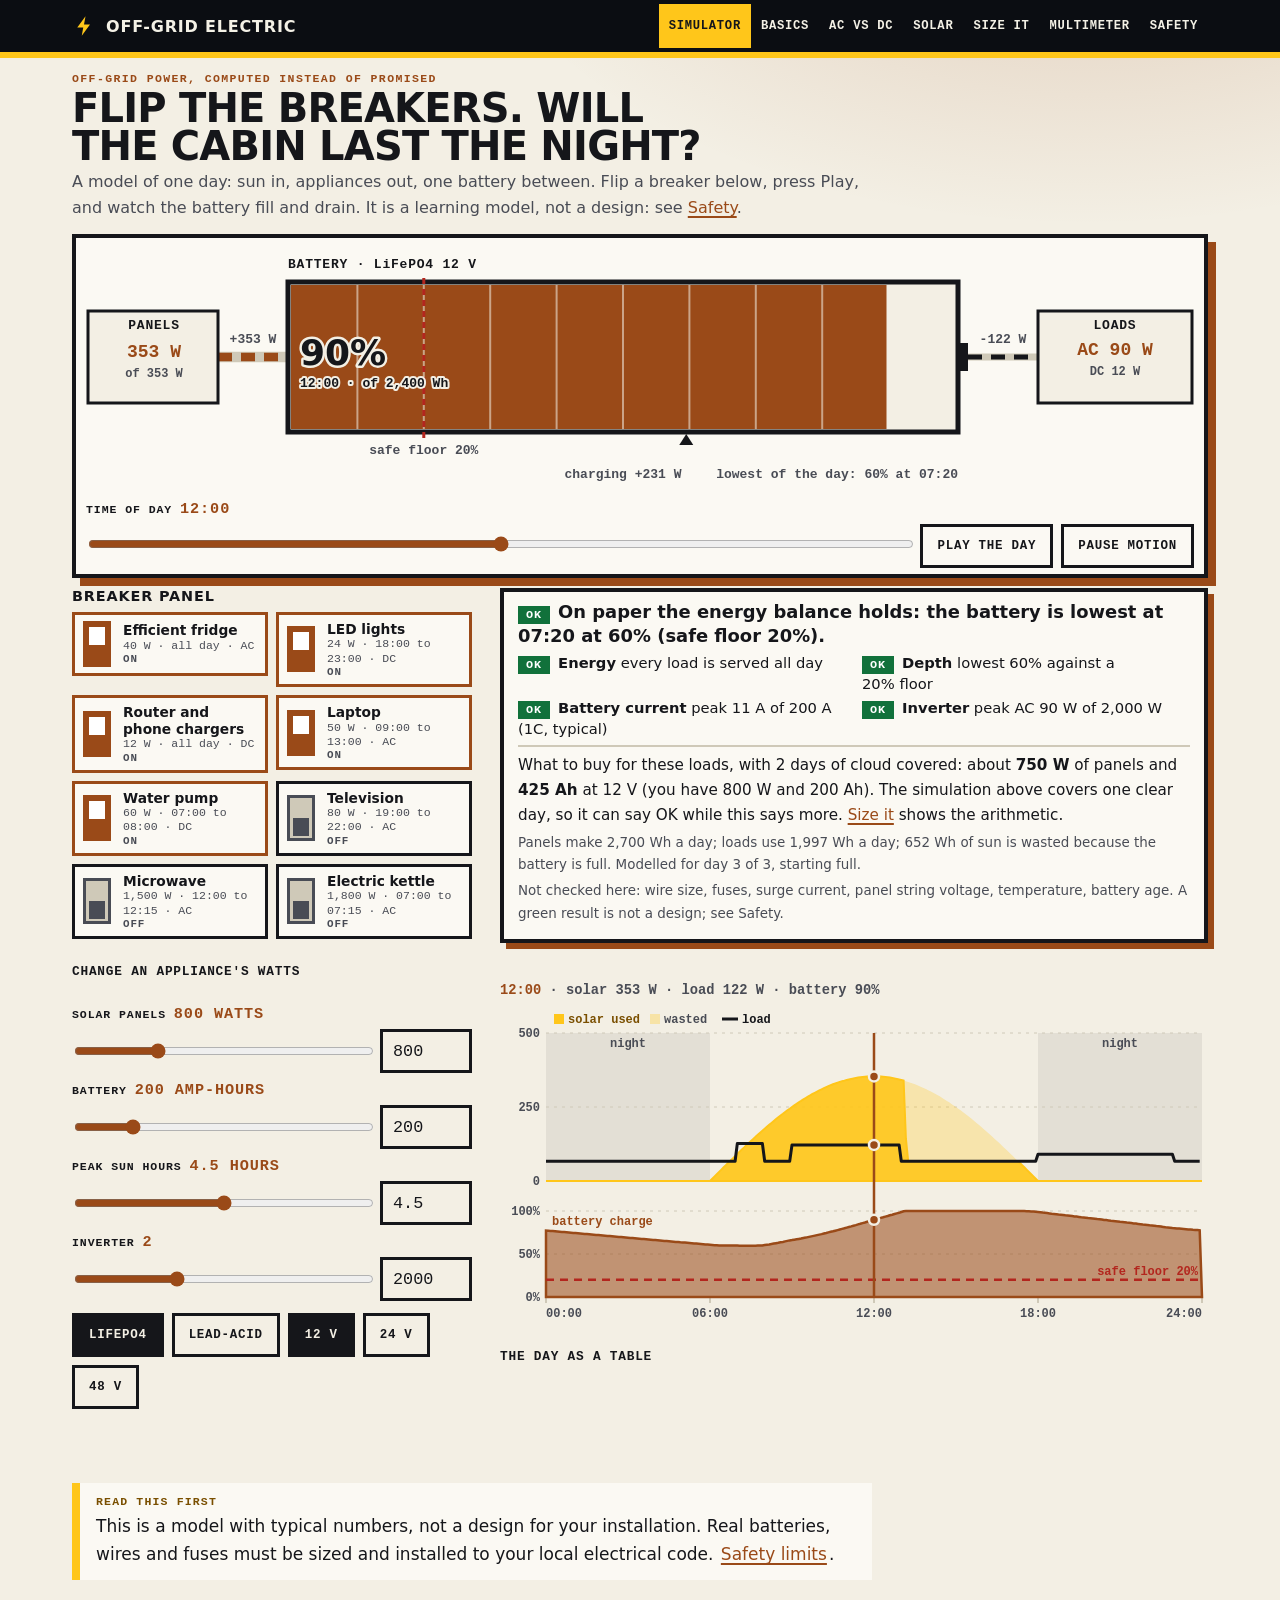
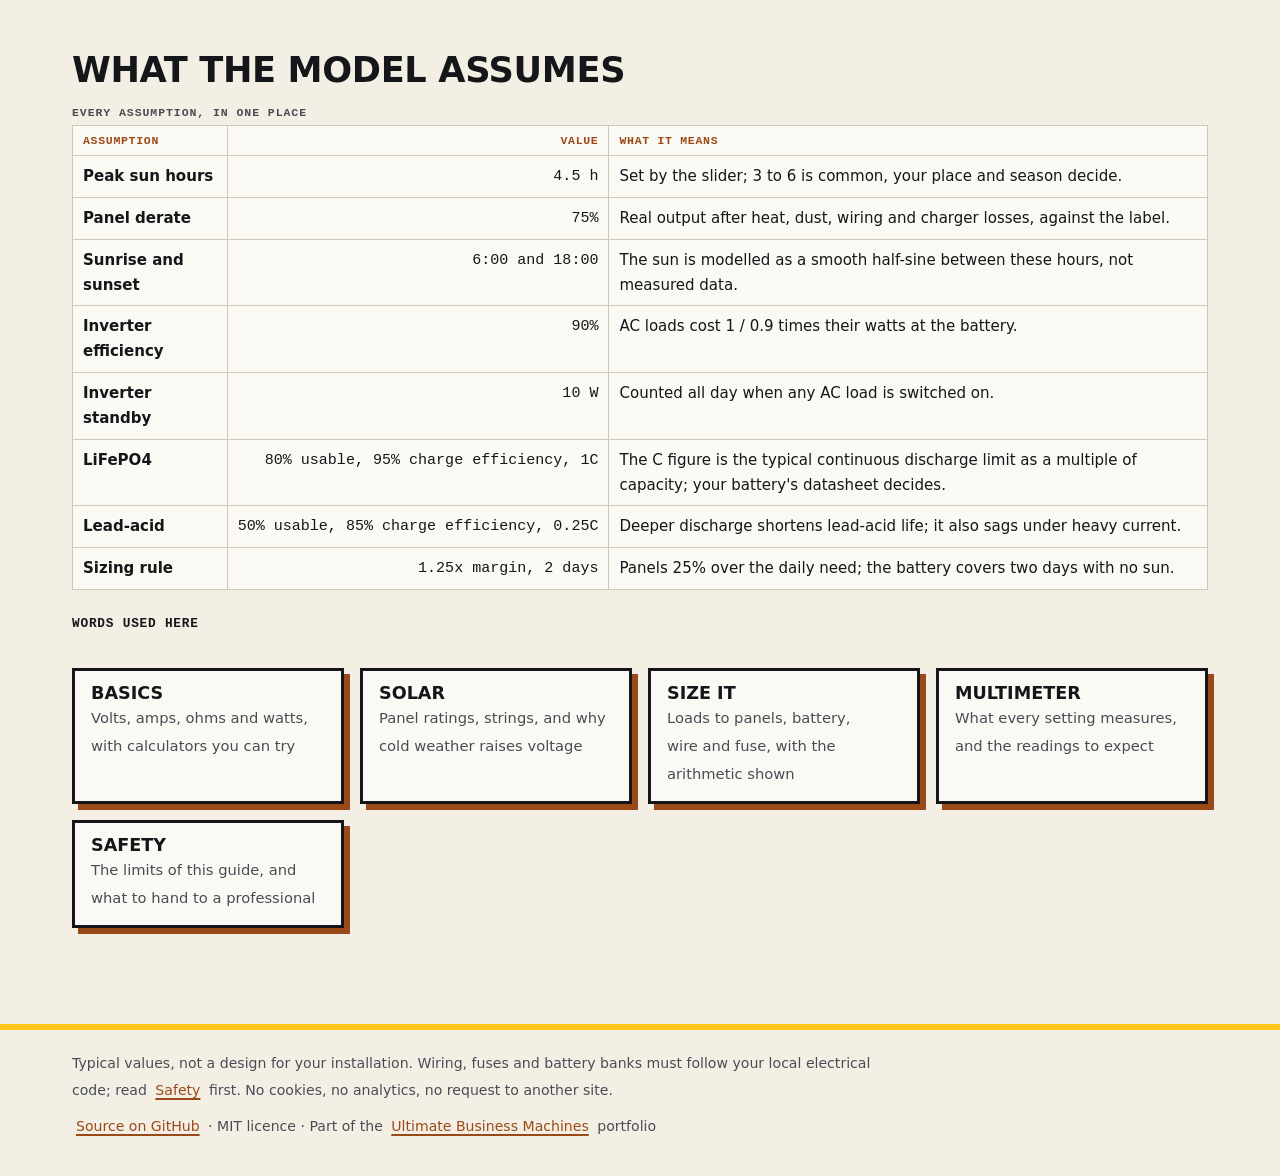
==== commit b6ffc40a: "R1 resolutions: the battery is the hero; peak-current and inverter checks; flows from the model's re" ====
--- a/site/index.html
+++ b/site/index.html
@@ -4,7 +4,7 @@
   <meta charset="UTF-8">
   <meta name="viewport" content="width=device-width, initial-scale=1">
   <title>Will the cabin last the night? An off-grid power simulator | Off-grid electric</title>
-  <meta name="description" content="Flip appliances on and off, set panels, battery and sun hours, and watch a modelled day of solar, load and battery charge. Every number comes from assumptions printed beside it.">
+  <meta name="description" content="Flip appliances on and off and watch one battery fill and drain through a modelled day. Every number comes from assumptions printed beside it.">
   <link rel="icon" href="assets/favicon.svg" type="image/svg+xml">
   <link rel="stylesheet" href="assets/site.css">
   <link rel="stylesheet" href="assets/home.css">
@@ -15,28 +15,35 @@
     <div class="hd">
       <p class="kicker">Off-grid power, computed instead of promised</p>
       <h1>Flip the breakers. Will the cabin last the night?</h1>
-      <p class="lede">A working model of one day: sun in, appliances out, a battery in between. Change anything and the chart, the circuit and the verdict follow.</p>
+      <p class="lede">A model of one day: sun in, appliances out, one battery between. Flip a breaker below, press Play, and watch the battery fill and drain. It is a learning model, not a design: see <a class="carry" href="safety.html">Safety</a>.</p>
     </div>
 
-    <div class="verdict" id="verdict" role="group" aria-label="Verdict"><p id="vtext"></p><p class="small" id="vnums"></p></div>
+    <div class="stage">
+      <svg id="hero" role="img" aria-labelledby="hero-title"><title id="hero-title">One battery through a modelled day</title></svg>
+      <div class="scrub"><label for="t">Time of day <output id="to">12:00</output></label><input id="t" type="range" min="0" max="24" step="0.25" value="12"><button type="button" class="chip" id="play">Play the day</button><button type="button" class="chip" id="pause" aria-pressed="false">Pause motion</button></div>
+    </div>
+
+    <div class="verdict" id="verdict" role="group" aria-label="Verdict">
+      <p id="vtext"></p>
+      <ul class="checks" id="checks" aria-label="Checks"></ul>
+      <p id="buy" class="buy"></p>
+      <p class="small" id="vnums"></p>
+      <p class="small" id="unchecked"></p>
+    </div>
     <p class="sr" id="announce" role="status" aria-live="polite"></p>
 
     <div class="panelbox">
       <h2 class="mini">Breaker panel</h2>
       <ul class="breakers" id="breakers" aria-label="Appliances"></ul>
-      <div class="knobs" id="knobs">
-        <div class="field"><label for="pw">Solar panels <output id="pwo"></output></label><input id="pw" type="range" min="0" max="2000" step="50"></div>
-        <div class="field"><label for="ah">Battery <output id="aho"></output></label><input id="ah" type="range" min="25" max="800" step="25"></div>
-        <div class="field"><label for="sun">Peak sun hours <output id="suno"></output></label><input id="sun" type="range" min="2" max="7" step="0.5"></div>
-      </div>
+      <details class="edit"><summary>Change an appliance's watts</summary><div class="tblwrap"><table class="t" id="ovtbl"><caption>Watts for each appliance (typical values; read the label of yours)</caption><thead><tr><th scope="col">Appliance</th><th scope="col" class="n">Watts</th></tr></thead><tbody></tbody></table></div></details>
+      <div class="knobs" id="knobs"></div>
       <div class="chips" role="group" aria-label="Battery type and voltage"><button type="button" class="chip" data-c="lifepo4" aria-pressed="true">LiFePO4</button><button type="button" class="chip" data-c="lead" aria-pressed="false">Lead-acid</button><button type="button" class="chip" data-v="12" aria-pressed="true">12 V</button><button type="button" class="chip" data-v="24" aria-pressed="false">24 V</button><button type="button" class="chip" data-v="48" aria-pressed="false">48 V</button></div>
     </div>
 
     <div class="plotbox">
-      <svg id="chart" viewBox="0 0 720 306" role="img" aria-labelledby="chart-title"><title id="chart-title">Modelled day of solar power, load and battery charge</title></svg>
-      <div class="scrub"><label for="t">Time of day <output id="to">12:00</output></label><input id="t" type="range" min="0" max="24" step="0.25" value="12"><button type="button" class="chip" id="play">Play the day</button></div>
-      <svg id="schem" viewBox="0 0 720 168" role="img" aria-labelledby="schem-title"><title id="schem-title">Circuit with the power at the chosen time</title></svg>
-      <p class="small" id="sizing"></p>
+      <p class="now" id="now"></p>
+      <svg id="chart" role="img" aria-labelledby="chart-title"><title id="chart-title">The same day as a chart</title></svg>
+      <details class="edit"><summary>The day as a table</summary><div class="tblwrap"><table class="t" id="daytbl"><caption>Every two hours (modelled)</caption><thead><tr><th scope="col">Time</th><th scope="col" class="n">Solar W</th><th scope="col" class="n">Load W</th><th scope="col" class="n">Battery %</th></tr></thead><tbody></tbody></table></div></details>
     </div>
   </section>
 
@@ -44,6 +51,15 @@
     <div class="notice"><b>Read this first</b>This is a model with typical numbers, not a design for your installation. Real batteries, wires and fuses must be sized and installed to your local electrical code. <a class="carry" href="safety.html">Safety limits</a>.</div>
     <h2>What the model assumes</h2>
     <div class="tblwrap"><table class="t" id="assume"><caption>Every assumption, in one place</caption><thead><tr><th scope="col">Assumption</th><th scope="col" class="n">Value</th><th scope="col">What it means</th></tr></thead><tbody></tbody></table></div>
+    <details class="edit"><summary>Words used here</summary><dl class="gloss">
+      <dt>Wh, kWh</dt><dd>Watt-hours: energy. A 100 W appliance running for 5 hours uses 500 Wh. 1,000 Wh is one kilowatt-hour (kWh).</dd>
+      <dt>Ah</dt><dd>Amp-hours: how much current a battery can supply for how long. Multiply by the battery's voltage to get Wh: 200 Ah at 12 V is 2,400 Wh.</dd>
+      <dt>LiFePO4</dt><dd>Lithium iron phosphate, a common lithium battery chemistry for off-grid use. Lead-acid is the older, heavier alternative.</dd>
+      <dt>Safe floor</dt><dd>The lowest charge the model lets the battery reach before calling it too deep. Draining lead-acid batteries deeply shortens their life.</dd>
+      <dt>Peak sun hours</dt><dd>The day's sunshine expressed as hours of full-strength sun. 4.5 means a day delivers as much energy as 4.5 hours at full strength.</dd>
+      <dt>Derate</dt><dd>The share of a panel's label rating that you really get after heat, dust, wiring and charger losses.</dd>
+      <dt>Inverter</dt><dd>The box that turns the battery's DC into AC for ordinary appliances. It wastes some energy and has a maximum power.</dd>
+    </dl></details>
     <ul class="tiles" id="tiles" aria-label="Learn more"></ul>
   </section>
 </main>
--- a/site/assets/site.css
+++ b/site/assets/site.css
@@ -3,7 +3,7 @@
 @property --sun { syntax: '<number>'; inherits: true; initial-value: 0.35; }
 :root {
   --bg: #090b14; --card: #12151f; --ink: #f4f1e6; --ink2: #b7b9c6; --rule: #2c3144;
-  --volt: #ffd21f; --volt-text: #ffd21f; --warm: #ffd21f; --copper: #f09a5a; --sky: #7fa3ff; --danger: #ff6b5a; --ok: #62d98c; --on-volt: #14161b; --on-accent: #14161b; --focus: #ffffff;
+  --volt: #ffd21f; --volt-text: #ffd21f; --warm: #ffd21f; --copper: #f09a5a; --sky: #7fa3ff; --danger: #ff6b5a; --ok: #62d98c; --on-volt: #14161b; --on-accent: #14161b; --on-ok: #08120c; --on-danger: #1b0805; --focus: #ffffff;
   --sun: 0.35;
   --accent: color-mix(in oklab, var(--sky) calc((1 - var(--sun)) * 100%), var(--warm));
   --mono: ui-monospace, "SF Mono", Menlo, Consolas, "Liberation Mono", monospace;
@@ -12,7 +12,7 @@
   color-scheme: dark; transition: --sun .5s ease;
 }
 @media (prefers-color-scheme: light) {
-  :root { --bg: #f3efe4; --card: #fbf9f3; --ink: #15161a; --ink2: #494c55; --rule: #cfc9b8; --volt: #ffc61a; --volt-text: #7a4f00; --warm: #9a4a18; --copper: #9a4a18; --sky: #2748b8; --danger: #b3261e; --ok: #11713b; --on-accent: #ffffff; --focus: #15161a; color-scheme: light; }
+  :root { --bg: #f3efe4; --card: #fbf9f3; --ink: #15161a; --ink2: #494c55; --rule: #cfc9b8; --volt: #ffc61a; --volt-text: #7a4f00; --warm: #9a4a18; --copper: #9a4a18; --sky: #2748b8; --danger: #b3261e; --ok: #11713b; --on-accent: #ffffff; --on-ok: #ffffff; --on-danger: #ffffff; --focus: #15161a; color-scheme: light; }
 }
 * { box-sizing: border-box; }
 html { -webkit-text-size-adjust: 100%; scroll-padding-top: 72px; }
@@ -85,3 +85,5 @@
 @media (prefers-reduced-motion: reduce) { :root { transition: none; } }
 @media (forced-colors: active) { .btn, .chip, .card, .calc { border: 3px solid CanvasText; } }
 @media print { header.site nav, .calc { display: none; } body { background: #fff; color: #000; } }
+footer.site a { display: inline-block; padding: 10px 4px; margin: -6px 0; }
+.notice a { display: inline-block; padding: 10px 2px; margin: -10px 0; }
--- a/site/assets/home.css
+++ b/site/assets/home.css
@@ -1,71 +1,103 @@
-.hero { padding-top: 22px; padding-bottom: 28px; display: grid; gap: 10px 32px; grid-template-columns: 1fr; grid-template-areas: "hd" "verdict" "plot" "panel"; }
-.hd { grid-area: hd; } .verdict { grid-area: verdict; } .plotbox { grid-area: plot; } .panelbox { grid-area: panel; }
+/* Landing layout and the two SVG pictures. The SVGs are drawn in real pixels (viewBox = their width) by home.js, so the font sizes here are the sizes you read. */
+.hero { padding-top: 14px; padding-bottom: 28px; display: grid; gap: 10px 28px; grid-template-columns: 1fr; grid-template-areas: "hd" "stage" "verdict" "panel" "plot"; }
+.hd { grid-area: hd; } .stage { grid-area: stage; } .verdict { grid-area: verdict; } .panelbox { grid-area: panel; } .plotbox { grid-area: plot; }
 @media (min-width: 1000px) {
-  .hero { grid-template-columns: minmax(300px, 400px) minmax(0, 1fr); grid-template-areas: "hd hd" "panel verdict" "panel plot"; align-items: start; }
+  .hero { grid-template-columns: minmax(300px, 400px) minmax(0, 1fr); grid-template-areas: "hd hd" "stage stage" "panel verdict" "panel plot"; align-items: start; }
 }
-.hero h1 { max-width: 20ch; }
-.hero .lede { margin-bottom: 4px; }
-.verdict { border: 4px solid var(--ink); background: var(--card); padding: 10px 16px; box-shadow: 8px 8px 0 var(--accent); }
-.verdict p { margin: 0; max-width: none; }
-.verdict #vtext { font: 800 1.15rem/1.3 var(--ui); }
-.verdict .tag { display: inline-block; font: 900 .78rem var(--mono); letter-spacing: .08em; padding: 2px 8px; margin-right: 8px; background: var(--ok); color: #08120c; }
-.verdict.warn .tag { background: var(--volt); color: var(--on-volt); }
-.verdict.bad .tag { background: var(--danger); color: #1b0805; }
-.verdict.bad { border-color: var(--danger); }
+.hero h1 { font-size: clamp(1.7rem, 3.4vw, 2.5rem); max-width: none; margin-bottom: 4px; }
+.hero .lede { font-size: 1rem; margin: 0 0 2px; max-width: 80ch; }
+.kicker { margin-bottom: 4px; }
+.stage { border: 4px solid var(--ink); background: var(--card); box-shadow: 8px 8px 0 var(--accent); padding: 8px 10px 6px; }
+#hero, #chart { width: 100%; height: auto; display: block; }
+.scrub { display: grid; grid-template-columns: minmax(0, 1fr) auto auto; gap: 2px 8px; align-items: end; margin: 2px 0 0; }
+.scrub label { grid-column: 1 / -1; font: 800 .72rem var(--mono); text-transform: uppercase; letter-spacing: .08em; }
+.scrub output { color: var(--accent); font-size: .95rem; }
+.scrub input[type="range"] { width: 100%; min-height: 44px; accent-color: var(--accent); }
+@media (max-width: 520px) { .scrub { grid-template-columns: minmax(0, 1fr) auto; } .scrub input[type="range"] { grid-column: 1 / -1; } }
+
+/* hero picture: text in px, as drawn */
+#hero text { fill: var(--ink2); font: 700 13px var(--mono); }
+#hero .nm { fill: var(--ink); font-weight: 900; font-size: 13px; text-anchor: middle; letter-spacing: .06em; }
+#hero .big { fill: var(--ink); font: 900 36px var(--display); paint-order: stroke; stroke: var(--bg); stroke-width: 5px; stroke-linejoin: round; }
+#hero .val { fill: var(--accent); font: 900 18px var(--mono); text-anchor: middle; }
+#hero .sub { fill: var(--ink2); font: 700 12px var(--mono); text-anchor: middle; }
+#hero .note { fill: var(--ink2); font: 700 13px var(--mono); }
+#hero .nml { fill: var(--ink); font: 900 13px var(--mono); letter-spacing: .06em; }
+#hero .bsub { fill: var(--ink); font: 800 13px var(--mono); paint-order: stroke; stroke: var(--bg); stroke-width: 4px; stroke-linejoin: round; }
+#hero .warn { fill: var(--danger); font: 900 14px var(--mono); }
+#hero .box { fill: var(--bg); stroke: var(--ink); stroke-width: 3; }
+#hero .shell { fill: var(--bg); stroke: var(--ink); stroke-width: 5; }
+#hero .nub { fill: var(--ink); }
+#hero .fill { fill: var(--accent); transition: width .35s ease; }
+#hero .fill.low { fill: var(--volt); }
+#hero .fill.dead { fill: var(--danger); }
+#hero .cellline { stroke: var(--bg); stroke-width: 2; opacity: .55; }
+#hero .floor { stroke: var(--danger); stroke-width: 3; stroke-dasharray: 6 5; }
+#hero .minmark { fill: var(--ink); }
+#hero .wire { fill: none; stroke: var(--rule); }
+#hero .flow { fill: none; stroke: var(--accent); stroke-dasharray: 14 9; animation: flow 1s linear infinite; }
+#hero .flow.out { stroke: var(--ink); }
+#hero .flow.off { stroke: transparent; animation: none; }
+#hero.paused .flow { animation-play-state: paused; }
+@keyframes flow { to { stroke-dashoffset: -46; } }
+@media (prefers-reduced-motion: reduce) { #hero .flow { animation: none; } #hero .fill { transition: none; } }
+
+/* verdict */
+.verdict { border: 4px solid var(--ink); background: var(--card); padding: 8px 14px 10px; box-shadow: 6px 6px 0 var(--accent); }
+.verdict p, .verdict li { max-width: none; }
+.verdict p { margin: 0 0 4px; }
+.verdict #vtext { font: 800 1.12rem/1.3 var(--ui); }
+.tag { display: inline-block; font: 900 .74rem var(--mono); letter-spacing: .08em; padding: 2px 8px; margin-right: 8px; background: var(--ok); color: var(--on-ok); }
+.tag.watch { background: var(--volt); color: var(--on-volt); }
+.tag.fail { background: var(--danger); color: var(--on-danger); }
+.verdict.fail { border-color: var(--danger); } .verdict.watch { border-color: var(--volt); }
+.checks { list-style: none; margin: 6px 0; padding: 0; display: grid; gap: 4px 16px; grid-template-columns: repeat(auto-fit, minmax(240px, 1fr)); }
+.checks li { font-size: .92rem; line-height: 1.35; }
+.buy { font-size: .95rem; border-top: 2px solid var(--rule); padding-top: 6px; margin-top: 4px; }
+
+/* breakers and controls */
 .mini { font: 900 .9rem var(--display); letter-spacing: .06em; margin: 0 0 8px; }
 .breakers { list-style: none; margin: 0; padding: 0; display: grid; gap: 8px; grid-template-columns: 1fr 1fr; }
-@media (max-width: 420px) { .breakers { grid-template-columns: 1fr; } }
-.breakers button { width: 100%; text-align: left; display: grid; grid-template-columns: 34px minmax(0, 1fr); gap: 0 10px; align-items: center; min-height: 58px; padding: 6px 8px; background: var(--card); color: var(--ink); border: 3px solid var(--ink); border-radius: 0; cursor: pointer; font: inherit; }
+.breakers button { width: 100%; text-align: left; display: grid; grid-template-columns: 30px minmax(0, 1fr); gap: 0 10px; align-items: center; min-height: 58px; padding: 6px 8px; background: var(--card); color: var(--ink); border: 3px solid var(--ink); border-radius: 0; cursor: pointer; font: inherit; }
 .breakers button[aria-checked="true"] { border-color: var(--accent); }
-.breakers .sw { width: 30px; height: 46px; background: var(--rule); border: 3px solid var(--ink2); position: relative; }
+.breakers .sw { width: 28px; height: 46px; background: var(--rule); border: 3px solid var(--ink2); position: relative; }
 .breakers .sw::after { content: ""; position: absolute; left: 3px; right: 3px; height: 18px; background: var(--ink2); top: 20px; }
 .breakers button[aria-checked="true"] .sw { background: var(--accent); border-color: var(--accent); }
 .breakers button[aria-checked="true"] .sw::after { top: 3px; background: var(--on-accent); }
 .breakers b { display: block; font: 800 .86rem/1.2 var(--ui); }
 .breakers small { display: block; font: .72rem/1.25 var(--mono); color: var(--ink2); }
 .breakers .st { font: 900 .68rem var(--mono); letter-spacing: .08em; }
-.knobs { margin-top: 12px; display: grid; gap: 4px; }
+details.edit { margin: 10px 0 0; }
+details.edit summary { cursor: pointer; font: 800 .8rem var(--mono); text-transform: uppercase; letter-spacing: .06em; min-height: 44px; display: flex; align-items: center; }
+details.edit input { width: 100%; min-height: 44px; font: 1rem var(--mono); padding: 4px 8px; background: var(--bg); color: var(--ink); border: 3px solid var(--ink); border-radius: 0; }
+.knobs { margin-top: 12px; display: grid; gap: 6px; }
+.pair { display: grid; grid-template-columns: minmax(0, 1fr) 92px; gap: 8px; align-items: center; }
+.pair input[type="number"] { min-height: 44px; }
 .chips { display: flex; flex-wrap: wrap; gap: 8px; margin-top: 10px; }
-.chips .chip { min-height: 44px; }
-.plotbox svg { width: 100%; height: auto; display: block; }
-#chart text, #schem text { fill: var(--ink2); font: 700 21px var(--mono); }
+.gloss { max-width: 70ch; margin: 6px 0 0; } .gloss dt { font: 800 .8rem var(--mono); margin-top: 8px; color: var(--accent); } .gloss dd { margin: 0 0 4px; }
+
+/* chart */
+.now { font: 800 .86rem var(--mono); color: var(--ink2); margin: 0 0 4px; min-height: 1.3em; max-width: none; }
+.now b { color: var(--accent); }
+#chart text { fill: var(--ink2); font: 700 12px var(--mono); }
 #chart .ax { stroke: var(--rule); stroke-width: 2; }
-#chart .grid { stroke: var(--rule); stroke-width: 1; stroke-dasharray: 4 6; }
-#chart .solar { fill: color-mix(in oklab, var(--volt) 82%, transparent); stroke: var(--volt); stroke-width: 2; }
-#chart .load { fill: none; stroke: var(--ink); stroke-width: 4; stroke-linejoin: round; }
-#chart .soc { fill: color-mix(in oklab, var(--copper) 55%, transparent); stroke: var(--copper); stroke-width: 3; }
-#chart .floor { stroke: var(--danger); stroke-width: 3; stroke-dasharray: 10 7; }
-#chart .dead { fill: color-mix(in oklab, var(--danger) 55%, transparent); }
-#chart .night { fill: color-mix(in oklab, var(--bg) 40%, transparent); }
+#chart .grid { stroke: var(--rule); stroke-width: 1; stroke-dasharray: 3 5; }
+#chart .pot { fill: color-mix(in oklab, var(--volt) 28%, transparent); stroke: none; }
+#chart .used { fill: color-mix(in oklab, var(--volt) 88%, transparent); stroke: var(--volt); stroke-width: 2; }
+#chart .load { fill: none; stroke: var(--ink); stroke-width: 3; stroke-linejoin: round; }
+#chart .soc { fill: color-mix(in oklab, var(--copper) 55%, transparent); stroke: var(--copper); stroke-width: 2.5; }
+#chart .floorl { stroke: var(--danger); stroke-width: 2.5; stroke-dasharray: 8 6; }
+#chart .dead { fill: color-mix(in oklab, var(--danger) 50%, transparent); }
+#chart .night { fill: color-mix(in oklab, var(--ink) 7%, transparent); }
 #chart .lab { fill: var(--ink); font-weight: 900; }
 #chart .labs { fill: var(--volt-text); font-weight: 900; }
 #chart .labc { fill: var(--copper); font-weight: 900; }
 #chart .labd { fill: var(--danger); font-weight: 900; }
-#chart .cur { stroke: var(--accent); stroke-width: 3; }
-#chart .dot { fill: var(--accent); stroke: var(--bg); stroke-width: 3; }
-.scrub { display: grid; grid-template-columns: minmax(0, 1fr) auto; gap: 4px 12px; align-items: end; margin: 6px 0 10px; }
-.scrub label { grid-column: 1 / -1; font: 800 .72rem var(--mono); text-transform: uppercase; letter-spacing: .08em; }
-.scrub output { color: var(--accent); font-size: .95rem; }
-.scrub input[type="range"] { width: 100%; min-height: 44px; accent-color: var(--accent); }
-#schem .box { fill: var(--card); stroke: var(--ink); stroke-width: 4; }
-#schem .box.act { stroke: var(--accent); }
-#schem .nm { fill: var(--ink); font-weight: 900; font-size: 21px; text-anchor: middle; }
-#schem .wv { fill: var(--accent); font-weight: 900; font-size: 22px; text-anchor: middle; }
-#schem .wire { fill: none; stroke: var(--rule); stroke-width: 8; }
-#schem .flow { fill: none; stroke: var(--accent); stroke-width: 8; stroke-dasharray: 14 10; animation: flow 1s linear infinite; }
-#schem .flow.off { stroke: transparent; animation: none; }
-@keyframes flow { to { stroke-dashoffset: -48; } }
-@media (prefers-reduced-motion: reduce) { #schem .flow { animation: none; } }
+#chart .cur { stroke: var(--accent); stroke-width: 2.5; }
+#chart .dot { fill: var(--accent); stroke: var(--bg); stroke-width: 2.5; }
 .tiles { list-style: none; margin: 22px 0 0; padding: 0; display: grid; gap: 16px; grid-template-columns: repeat(auto-fit, minmax(220px, 1fr)); }
 .tiles a { display: block; height: 100%; background: var(--card); border: 3px solid var(--ink); padding: 12px 16px 14px; text-decoration: none; color: var(--ink); box-shadow: 6px 6px 0 var(--accent); }
 .tiles a:hover { transform: translate(-2px, -2px); box-shadow: 8px 8px 0 var(--accent); }
 .tiles b { display: block; font: 900 1.1rem var(--display); text-transform: uppercase; }
 .tiles span { font-size: .92rem; color: var(--ink2); }
-.hero h1 { font-size: clamp(1.9rem, 3.5vw, 2.7rem); max-width: none; margin-bottom: 6px; }
-.hero .lede { font-size: 1rem; margin-bottom: 2px; }
-.hero { padding-top: 14px; gap: 8px 28px; }
-.verdict { padding: 6px 14px; }
-.verdict #vtext { font-size: 1.05rem; }
-.scrub { margin: 0 0 4px; }
-#chart .lab, #chart .labs, #chart .labc, #chart .labd { font-size: 20px; }
-@media (min-width: 1000px) { .hero h1 { font-size: clamp(1.7rem, 2.9vw, 2.3rem); } .hero .lede { display: none; } .kicker { margin-bottom: 4px; } }
+@media (max-width: 719px) { .breakers button { min-height: 52px; } .breakers small:not(.st) { display: none; } .hero .lede { display: none; } .kicker { display: none; } }
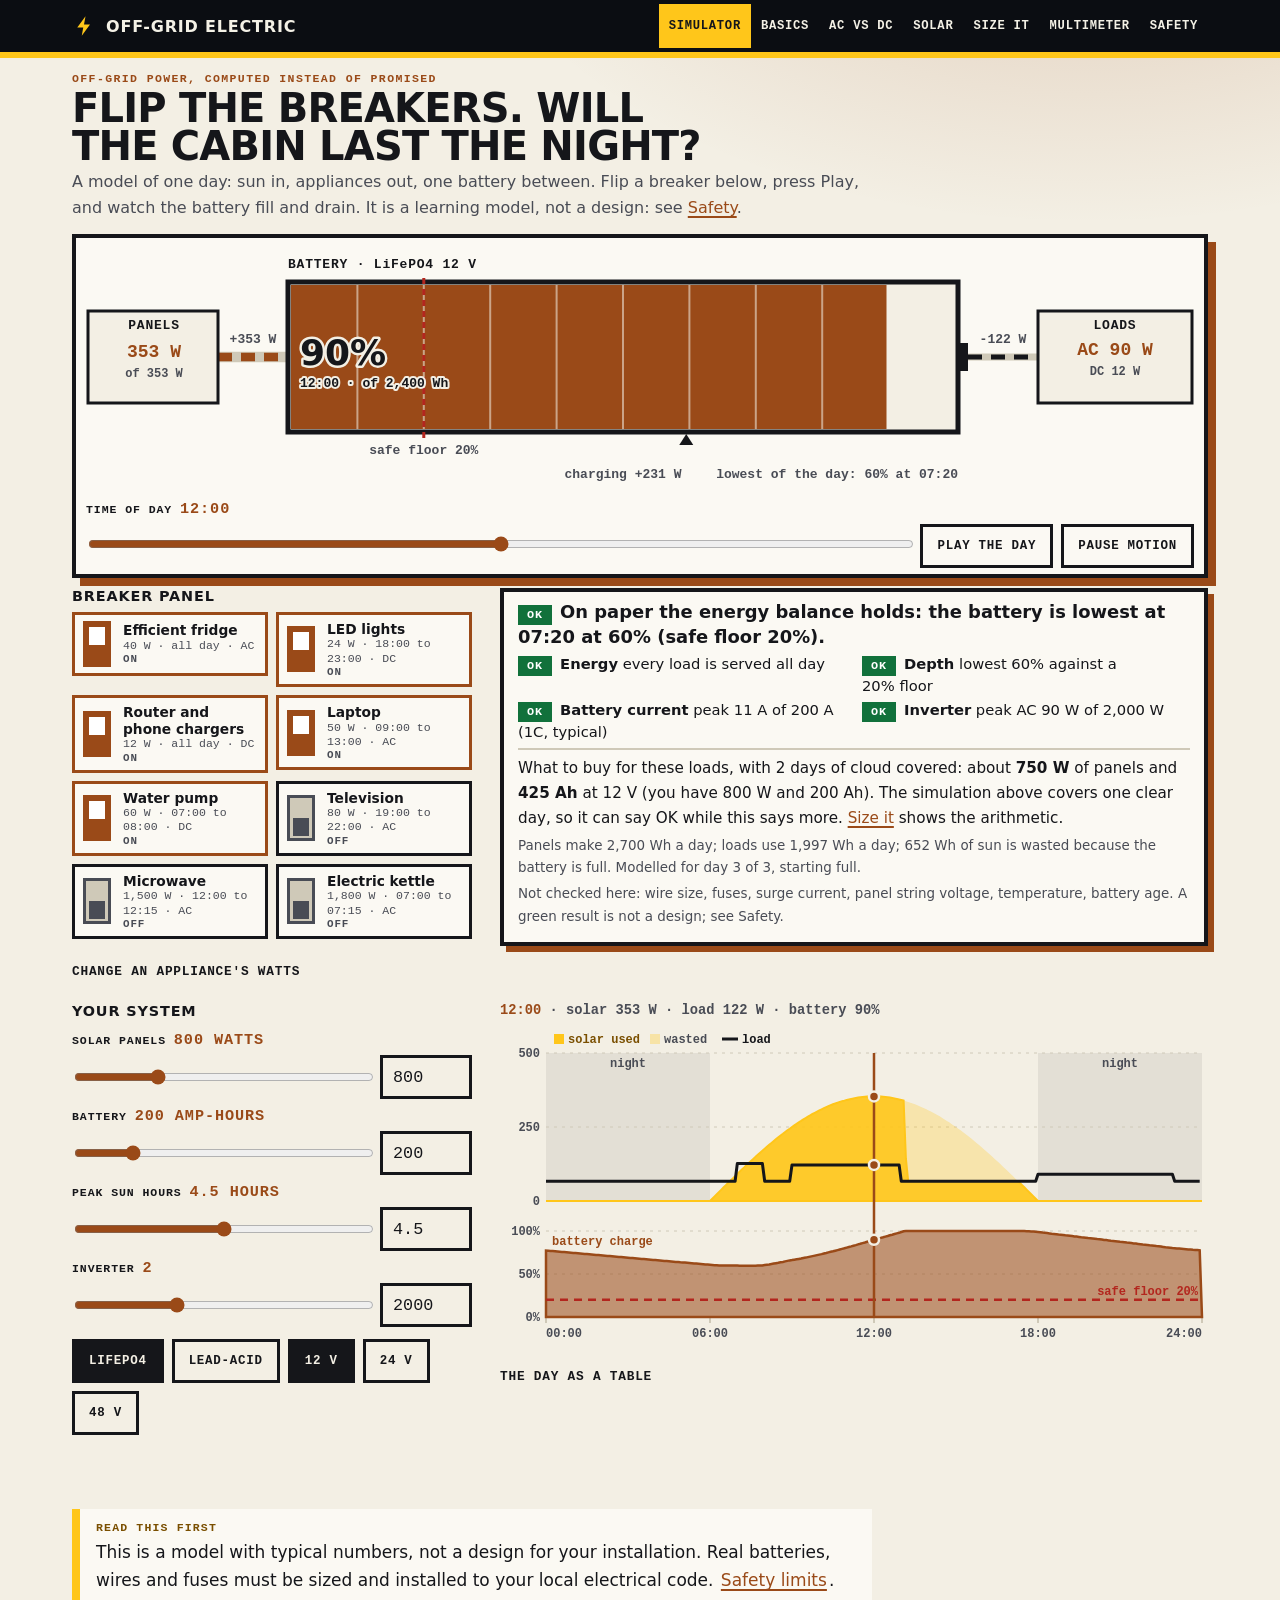
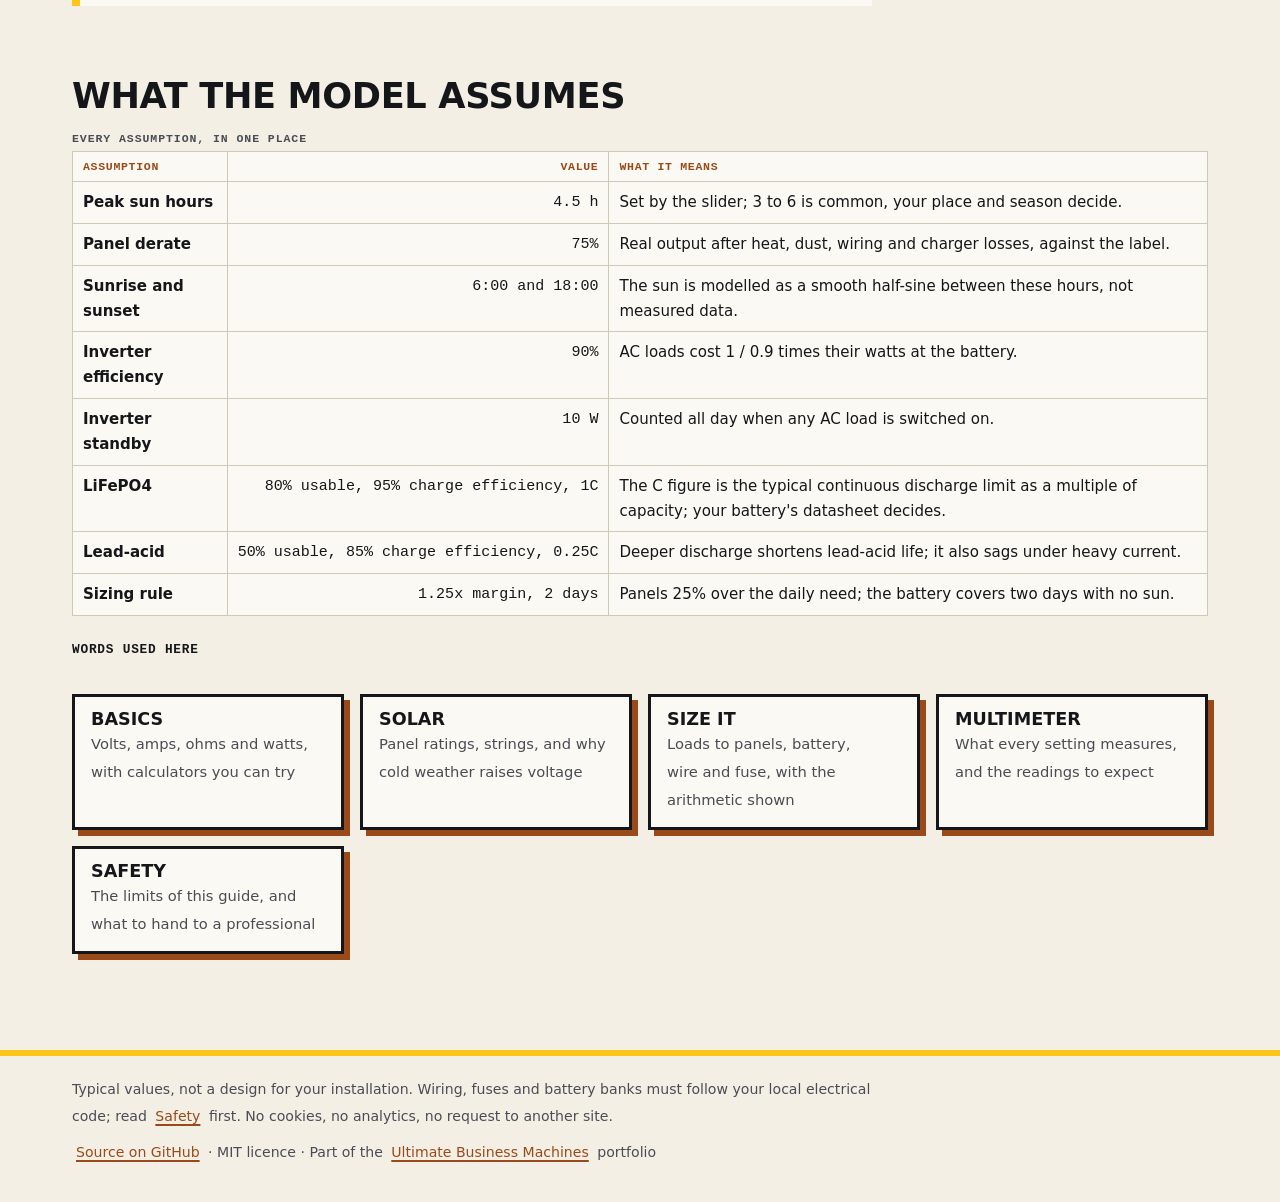
==== commit 41550e13: "R2 Krug: breakers come right after the hero on phones; the system controls follow the verdict" ====
--- a/site/index.html
+++ b/site/index.html
@@ -36,6 +36,10 @@
       <h2 class="mini">Breaker panel</h2>
       <ul class="breakers" id="breakers" aria-label="Appliances"></ul>
       <details class="edit"><summary>Change an appliance's watts</summary><div class="tblwrap"><table class="t" id="ovtbl"><caption>Watts for each appliance (typical values; read the label of yours)</caption><thead><tr><th scope="col">Appliance</th><th scope="col" class="n">Watts</th></tr></thead><tbody></tbody></table></div></details>
+    </div>
+
+    <div class="knobbox">
+      <h2 class="mini">Your system</h2>
       <div class="knobs" id="knobs"></div>
       <div class="chips" role="group" aria-label="Battery type and voltage"><button type="button" class="chip" data-c="lifepo4" aria-pressed="true">LiFePO4</button><button type="button" class="chip" data-c="lead" aria-pressed="false">Lead-acid</button><button type="button" class="chip" data-v="12" aria-pressed="true">12 V</button><button type="button" class="chip" data-v="24" aria-pressed="false">24 V</button><button type="button" class="chip" data-v="48" aria-pressed="false">48 V</button></div>
     </div>
--- a/site/assets/home.css
+++ b/site/assets/home.css
@@ -1,8 +1,8 @@
 /* Landing layout and the two SVG pictures. The SVGs are drawn in real pixels (viewBox = their width) by home.js, so the font sizes here are the sizes you read. */
-.hero { padding-top: 14px; padding-bottom: 28px; display: grid; gap: 10px 28px; grid-template-columns: 1fr; grid-template-areas: "hd" "stage" "verdict" "panel" "plot"; }
-.hd { grid-area: hd; } .stage { grid-area: stage; } .verdict { grid-area: verdict; } .panelbox { grid-area: panel; } .plotbox { grid-area: plot; }
+.hero { padding-top: 14px; padding-bottom: 28px; display: grid; gap: 10px 28px; grid-template-columns: 1fr; grid-template-areas: "hd" "stage" "panel" "verdict" "knob" "plot"; }
+.hd { grid-area: hd; } .stage { grid-area: stage; } .verdict { grid-area: verdict; } .panelbox { grid-area: panel; } .knobbox { grid-area: knob; } .plotbox { grid-area: plot; }
 @media (min-width: 1000px) {
-  .hero { grid-template-columns: minmax(300px, 400px) minmax(0, 1fr); grid-template-areas: "hd hd" "stage stage" "panel verdict" "panel plot"; align-items: start; }
+  .hero { grid-template-columns: minmax(300px, 400px) minmax(0, 1fr); grid-template-areas: "hd hd" "stage stage" "panel verdict" "knob plot"; align-items: start; }
 }
 .hero h1 { font-size: clamp(1.7rem, 3.4vw, 2.5rem); max-width: none; margin-bottom: 4px; }
 .hero .lede { font-size: 1rem; margin: 0 0 2px; max-width: 80ch; }
@@ -101,3 +101,7 @@
 .tiles b { display: block; font: 900 1.1rem var(--display); text-transform: uppercase; }
 .tiles span { font-size: .92rem; color: var(--ink2); }
 @media (max-width: 719px) { .breakers button { min-height: 52px; } .breakers small:not(.st) { display: none; } .hero .lede { display: none; } .kicker { display: none; } }
+@media (min-width: 1000px) and (min-height: 720px) { .stage { position: sticky; top: 64px; z-index: 6; } }
+@media (min-width: 1000px) and (min-height: 720px) { html { scroll-padding-top: 430px; } }
+.tag { border: 1px solid transparent; }
+@media (forced-colors: active) { .tag { border: 2px solid CanvasText; } }
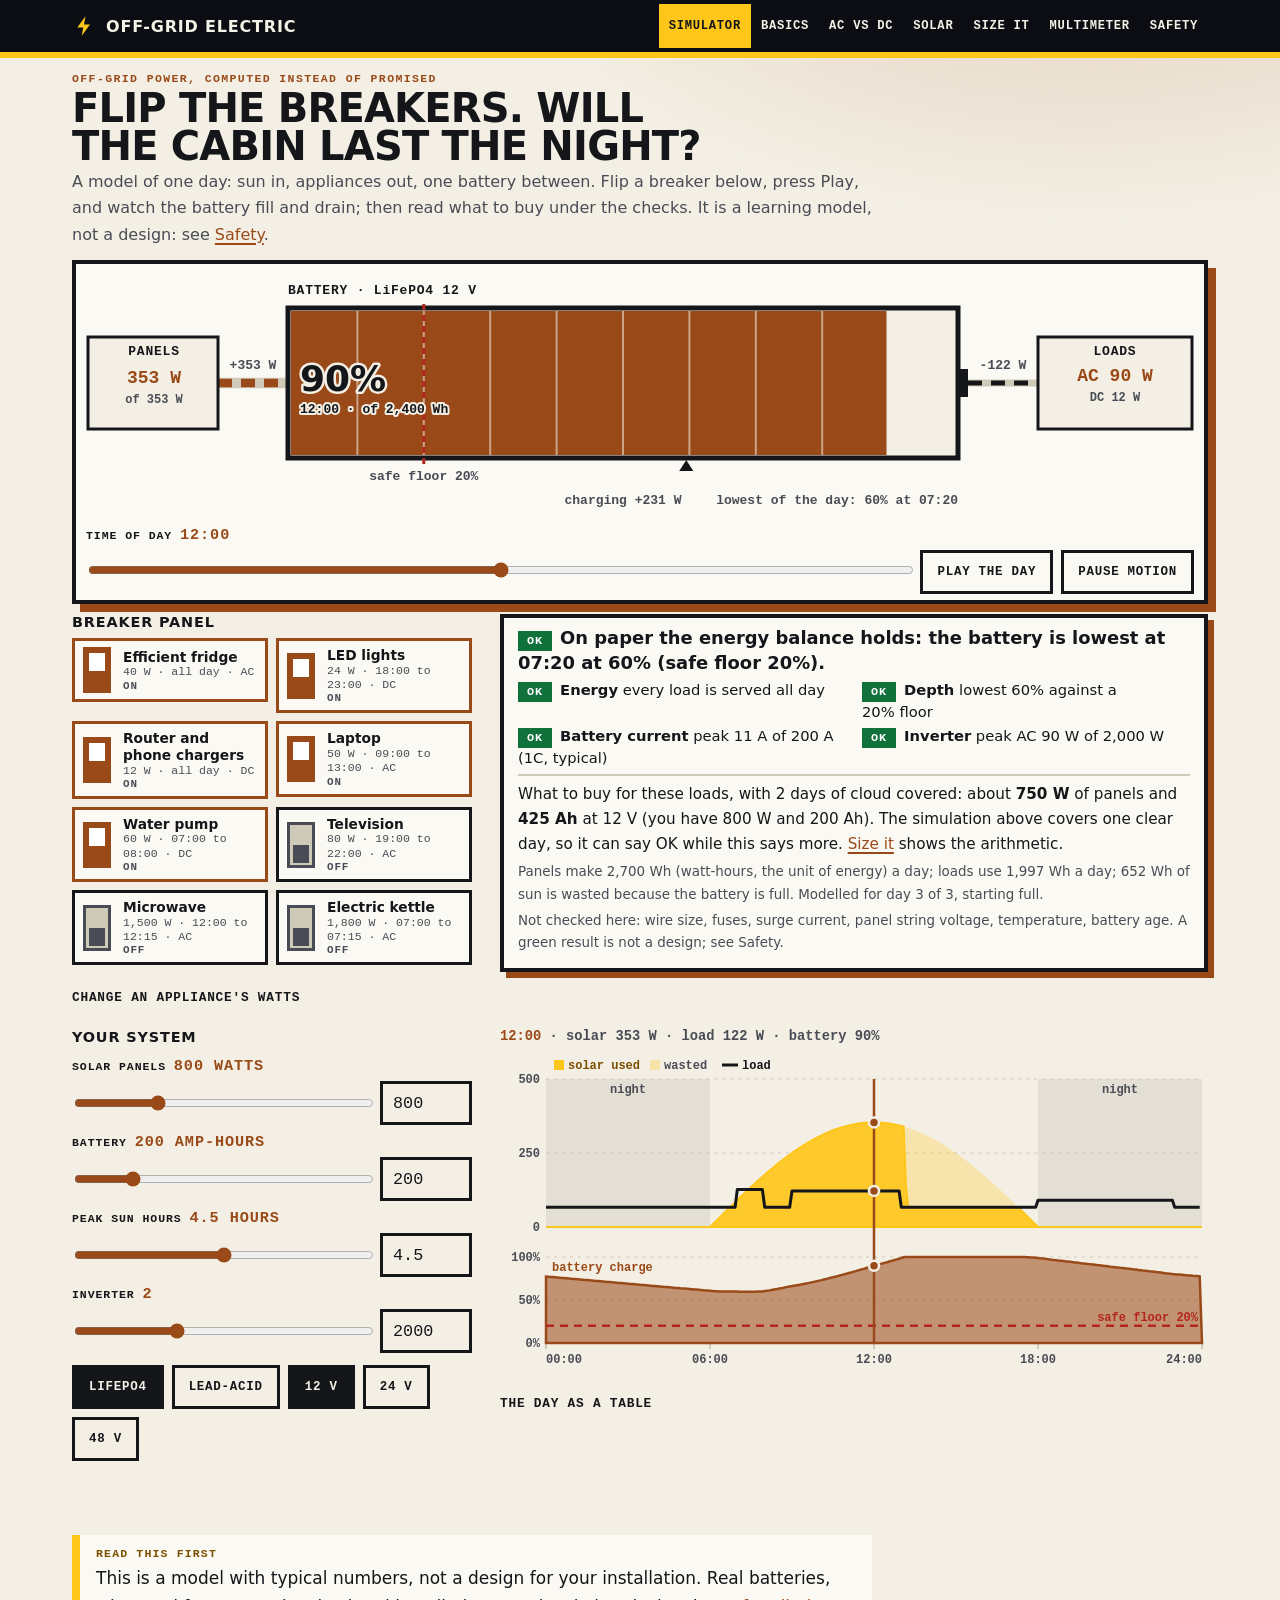
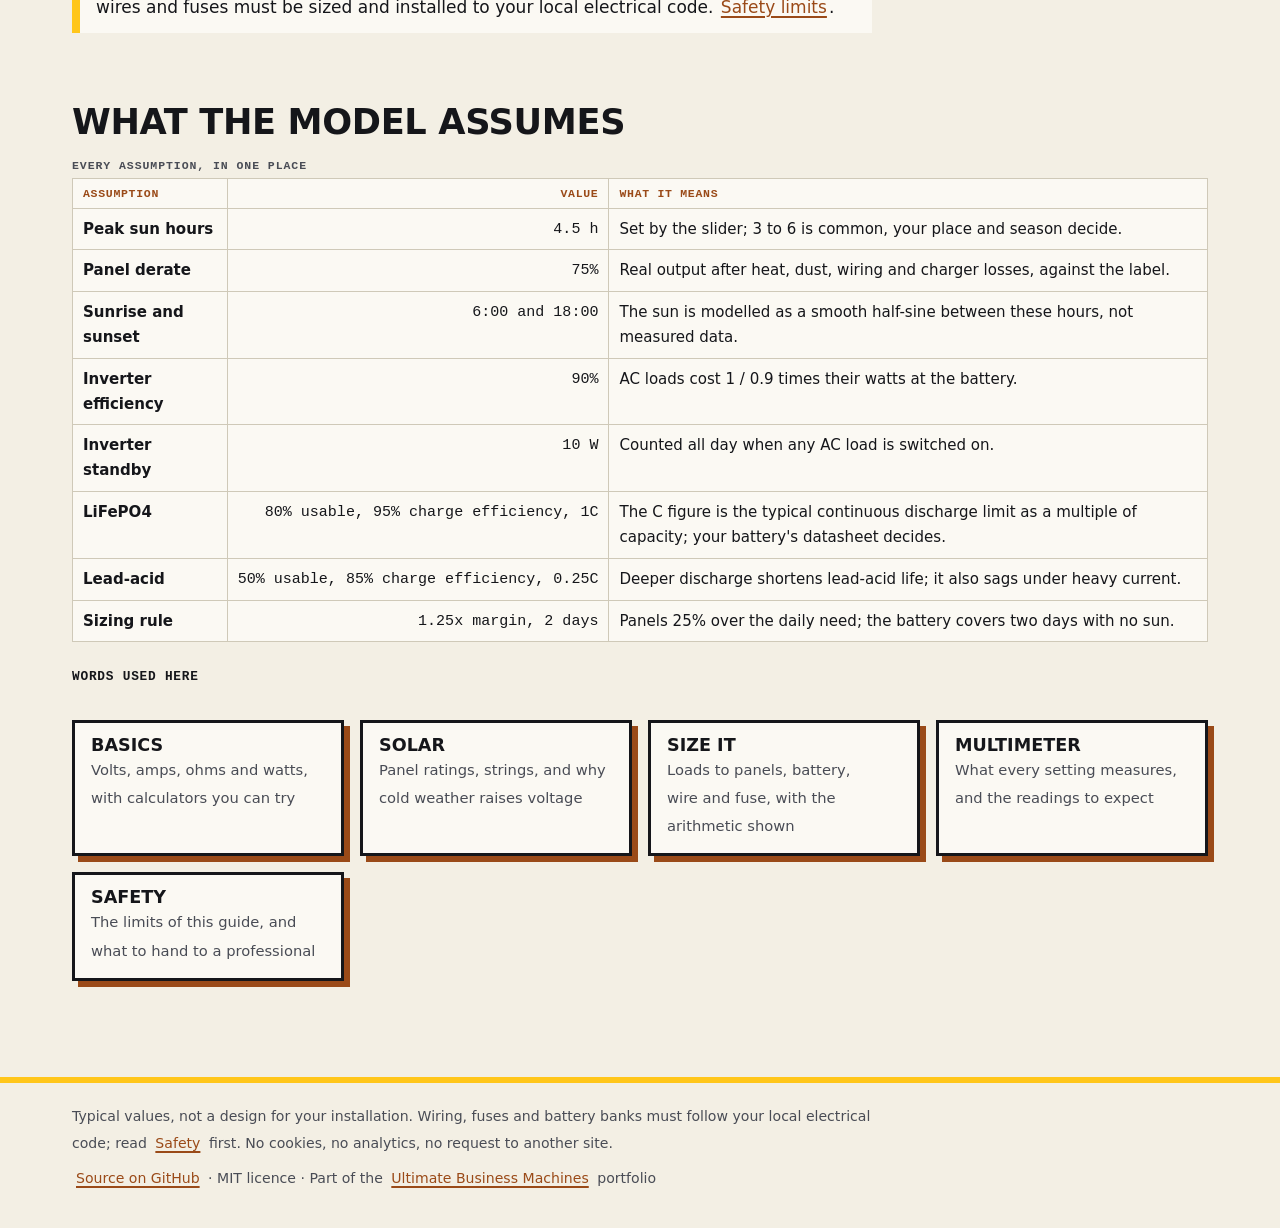
==== commit da0bae39: "R2 Mace: no NaN in Size it, invalid watt entries reset, Wh glossed at first use, a next step in the " ====
--- a/site/index.html
+++ b/site/index.html
@@ -15,7 +15,7 @@
     <div class="hd">
       <p class="kicker">Off-grid power, computed instead of promised</p>
       <h1>Flip the breakers. Will the cabin last the night?</h1>
-      <p class="lede">A model of one day: sun in, appliances out, one battery between. Flip a breaker below, press Play, and watch the battery fill and drain. It is a learning model, not a design: see <a class="carry" href="safety.html">Safety</a>.</p>
+      <p class="lede">A model of one day: sun in, appliances out, one battery between. Flip a breaker below, press Play, and watch the battery fill and drain; then read what to buy under the checks. It is a learning model, not a design: see <a class="carry" href="safety.html">Safety</a>.</p>
     </div>
 
     <div class="stage">
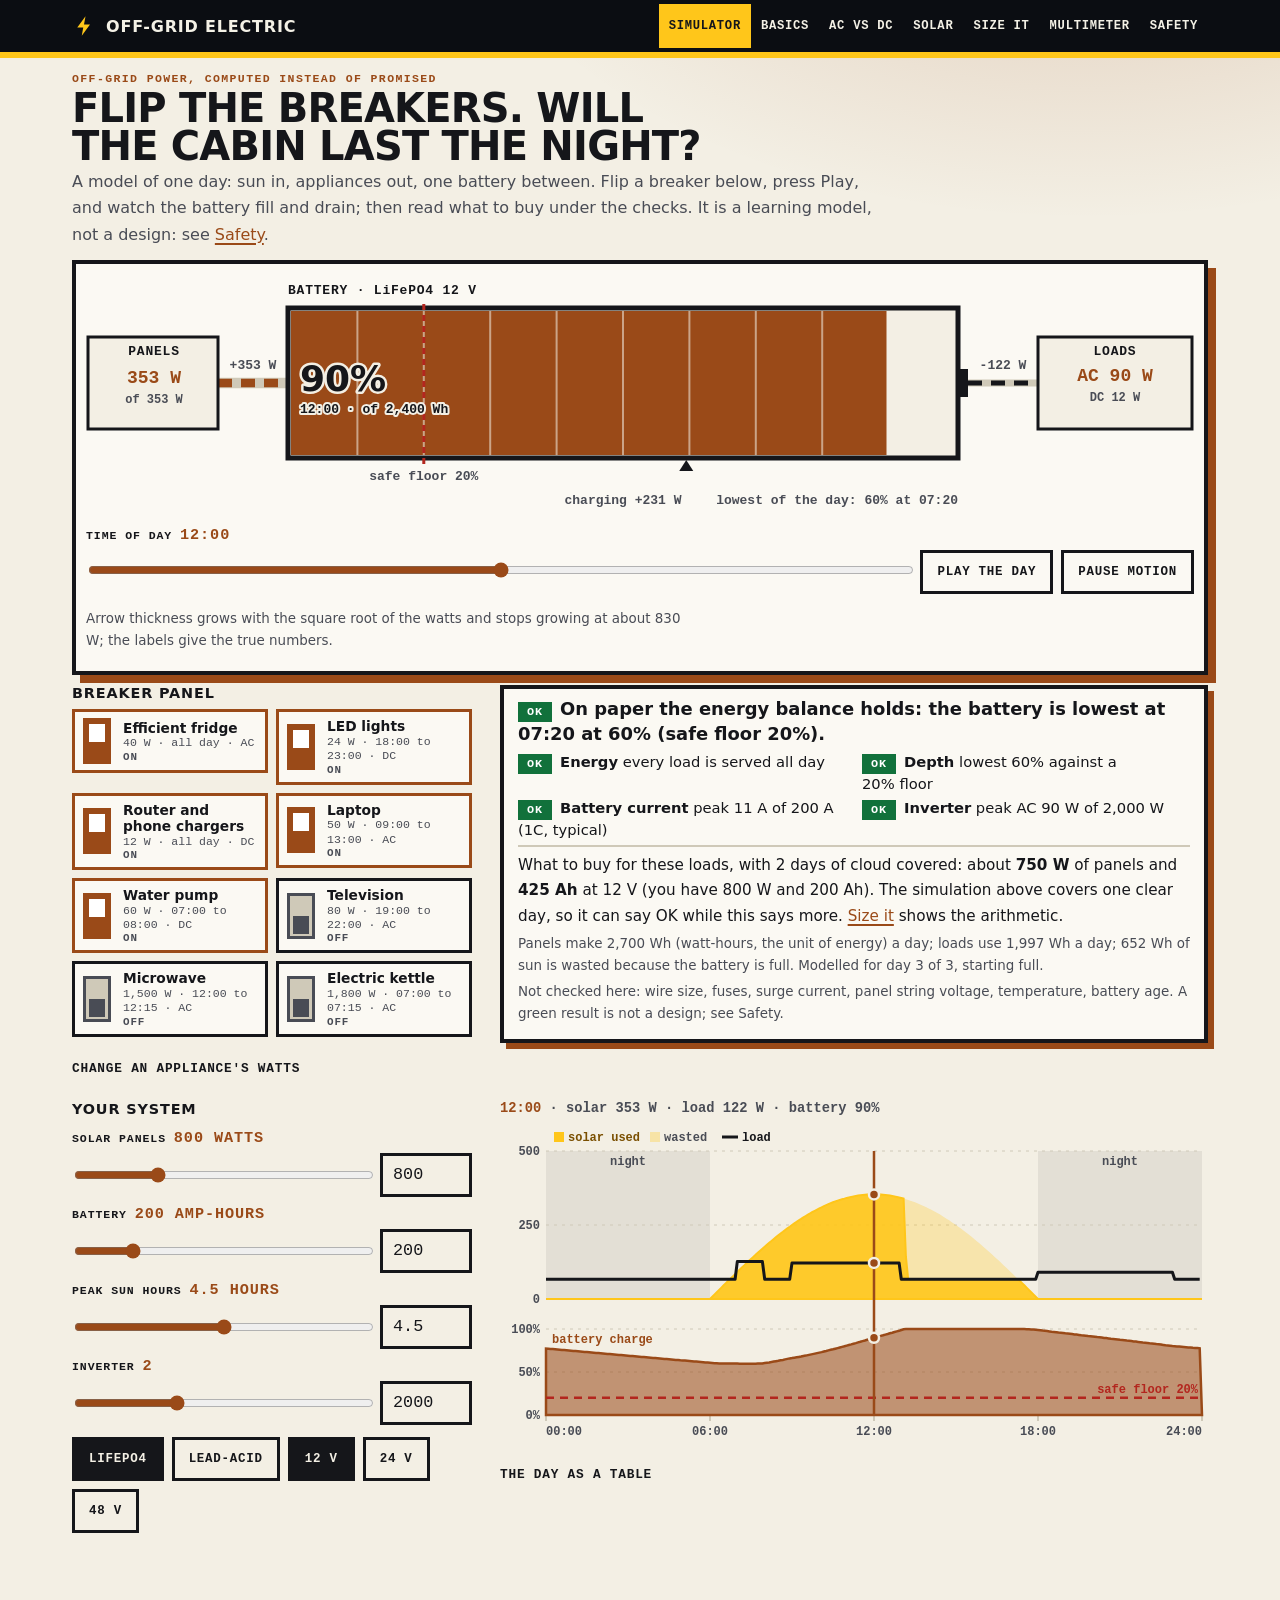
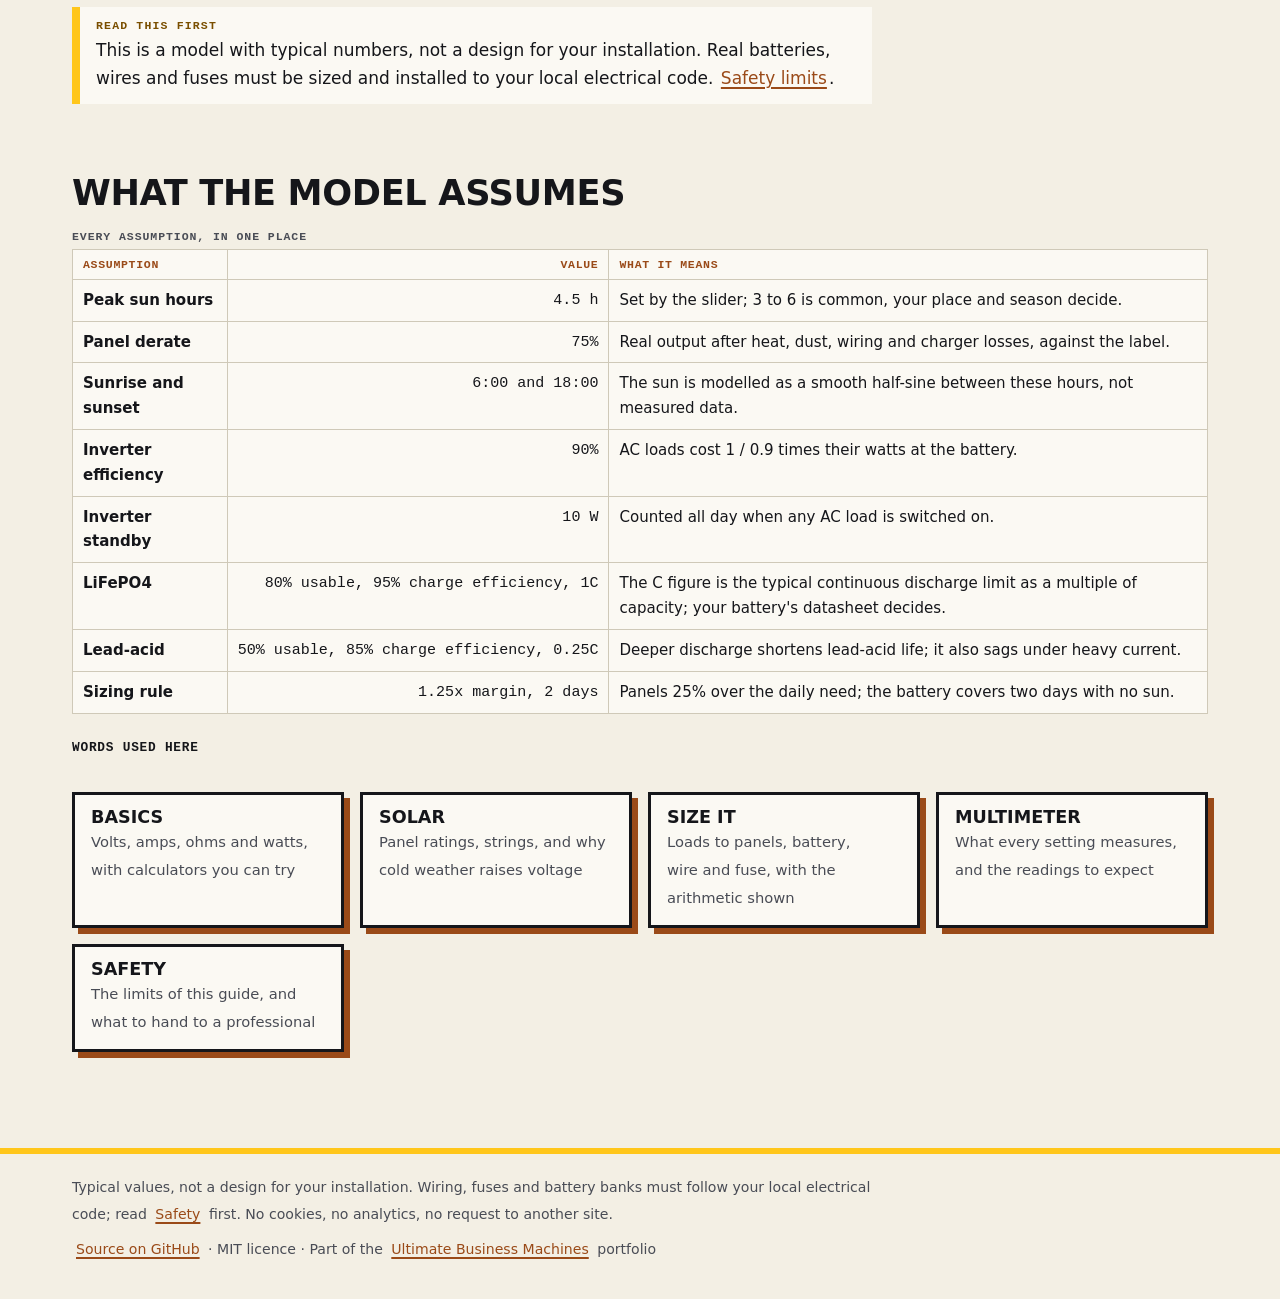
==== commit 9433becb: "R2 Tufte: no-flow wires are hairlines, the arrow thickness scale is stated" ====
--- a/site/index.html
+++ b/site/index.html
@@ -21,6 +21,7 @@
     <div class="stage">
       <svg id="hero" role="img" aria-labelledby="hero-title"><title id="hero-title">One battery through a modelled day</title></svg>
       <div class="scrub"><label for="t">Time of day <output id="to">12:00</output></label><input id="t" type="range" min="0" max="24" step="0.25" value="12"><button type="button" class="chip" id="play">Play the day</button><button type="button" class="chip" id="pause" aria-pressed="false">Pause motion</button></div>
+      <p class="small">Arrow thickness grows with the square root of the watts and stops growing at about 830 W; the labels give the true numbers.</p>
     </div>
 
     <div class="verdict" id="verdict" role="group" aria-label="Verdict">
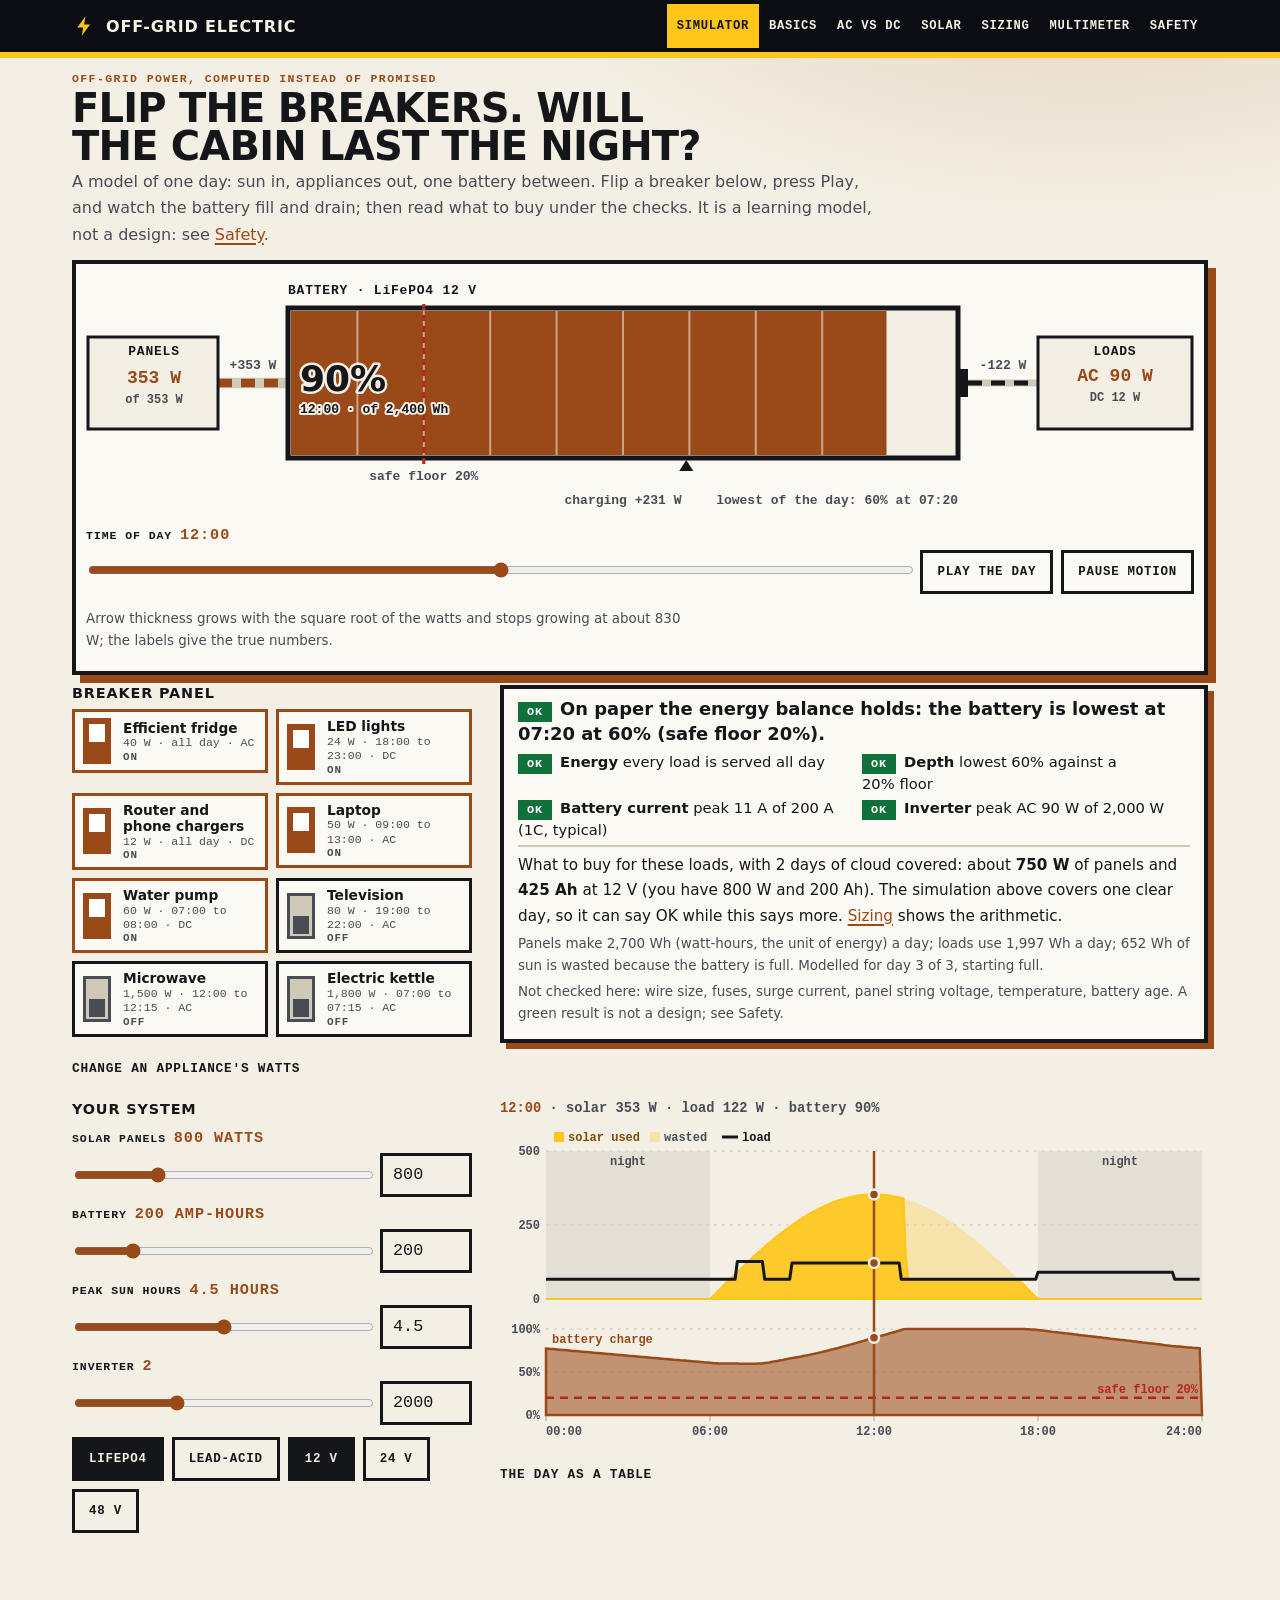
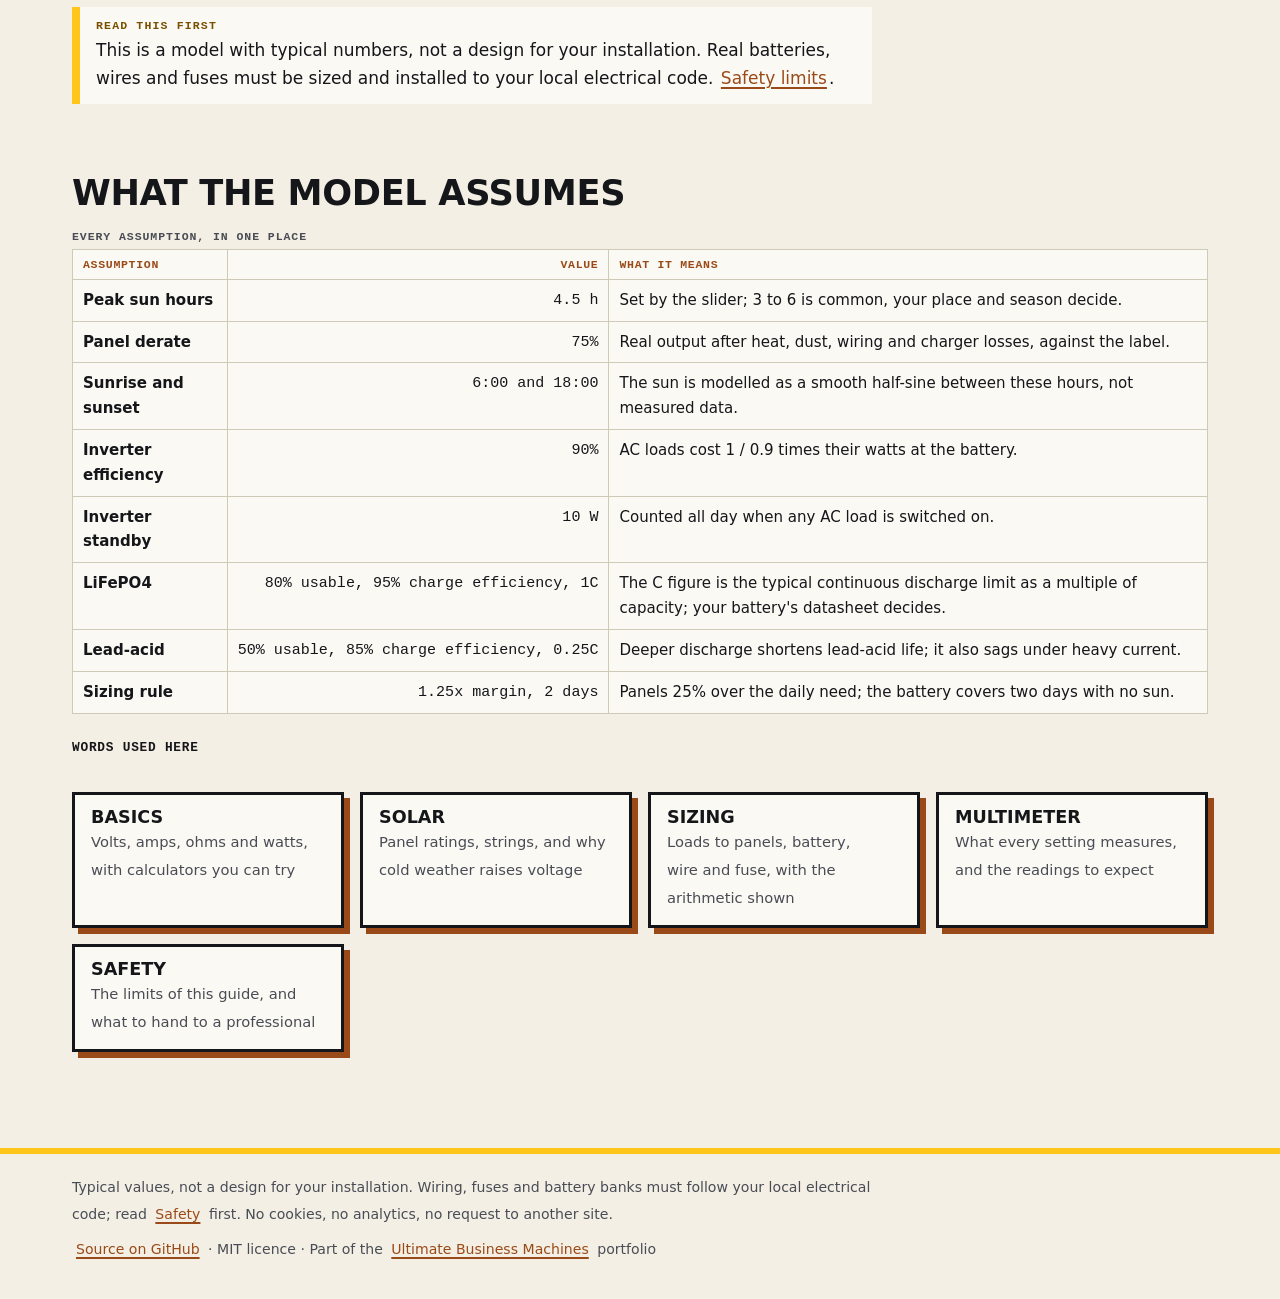
==== commit 933f53a2: "Add an interactive virtual multimeter and consistent page titling meter.js holds the meter's rules (" ====
--- a/site/index.html
+++ b/site/index.html
@@ -3,7 +3,7 @@
 <head>
   <meta charset="UTF-8">
   <meta name="viewport" content="width=device-width, initial-scale=1">
-  <title>Will the cabin last the night? An off-grid power simulator | Off-grid electric</title>
+  <title>Simulator: will the cabin last the night? | Off-grid electric</title>
   <meta name="description" content="Flip appliances on and off and watch one battery fill and drain through a modelled day. Every number comes from assumptions printed beside it.">
   <link rel="icon" href="assets/favicon.svg" type="image/svg+xml">
   <link rel="stylesheet" href="assets/site.css">
--- a/site/assets/site.css
+++ b/site/assets/site.css
@@ -87,3 +87,13 @@
 @media print { header.site nav, .calc { display: none; } body { background: #fff; color: #000; } }
 footer.site a { display: inline-block; padding: 10px 4px; margin: -6px 0; }
 .notice a { display: inline-block; padding: 10px 2px; margin: -10px 0; }
+
+/* wayfinding */
+.toc { border: 3px solid var(--ink); background: var(--card); padding: 8px 16px 10px; margin: 0 0 20px; max-width: 74ch; }
+.toc b { font: 800 .72rem var(--mono); text-transform: uppercase; letter-spacing: .1em; color: var(--accent); }
+.toc ol { margin: 4px 0 0; padding-left: 1.4em; columns: 2 220px; } .toc li { margin: 0; } .toc a { color: var(--ink); }
+.pn { display: grid; grid-template-columns: 1fr 1fr; gap: 14px; margin: 40px 0 0; }
+.pn a { display: block; border: 3px solid var(--ink); background: var(--card); padding: 10px 14px; text-decoration: none; color: var(--ink); font: 900 1.1rem var(--display); text-transform: uppercase; box-shadow: 5px 5px 0 var(--accent); min-height: 44px; }
+.pn a span { display: block; font: 800 .7rem var(--mono); letter-spacing: .08em; color: var(--ink2); }
+.pn a[rel="next"] { text-align: right; } .pn a:hover { transform: translate(-2px, -2px); }
+@media (max-width: 480px) { .pn { grid-template-columns: 1fr; } .pn a[rel="next"] { text-align: left; } }
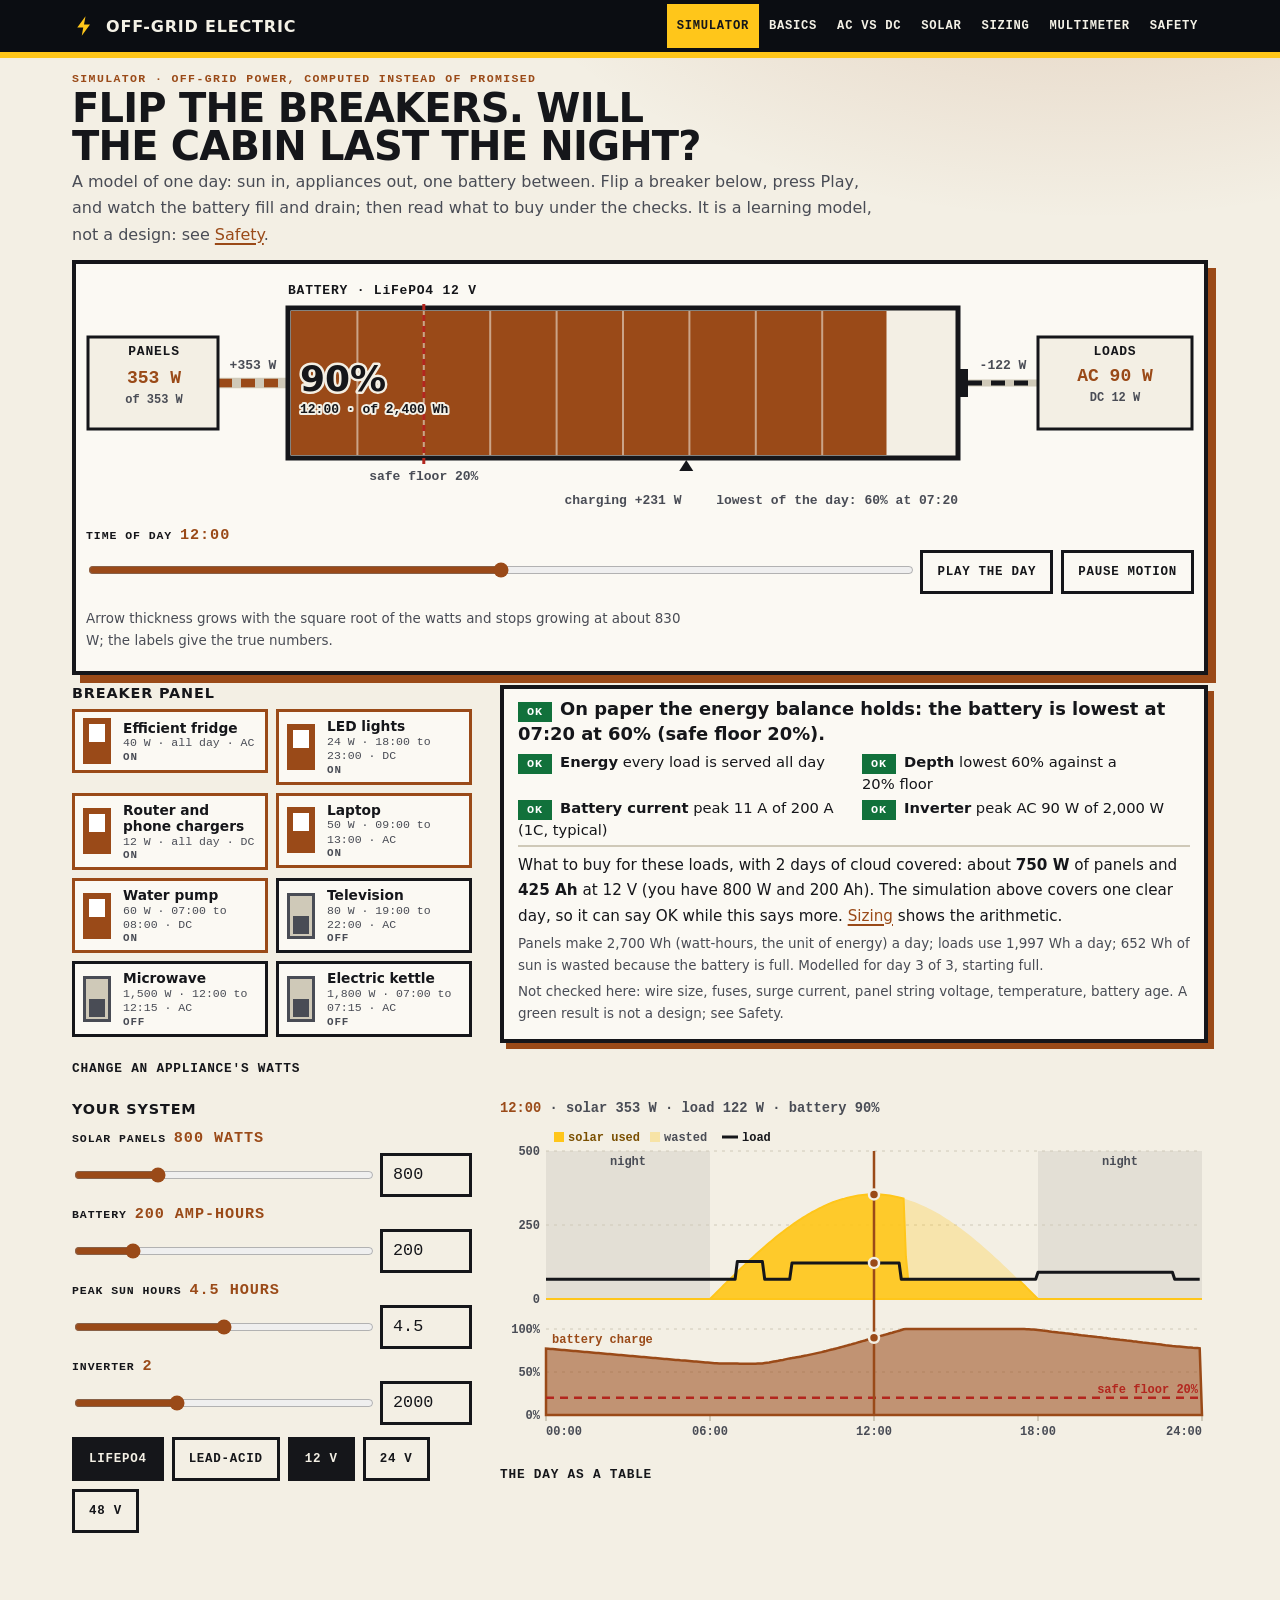
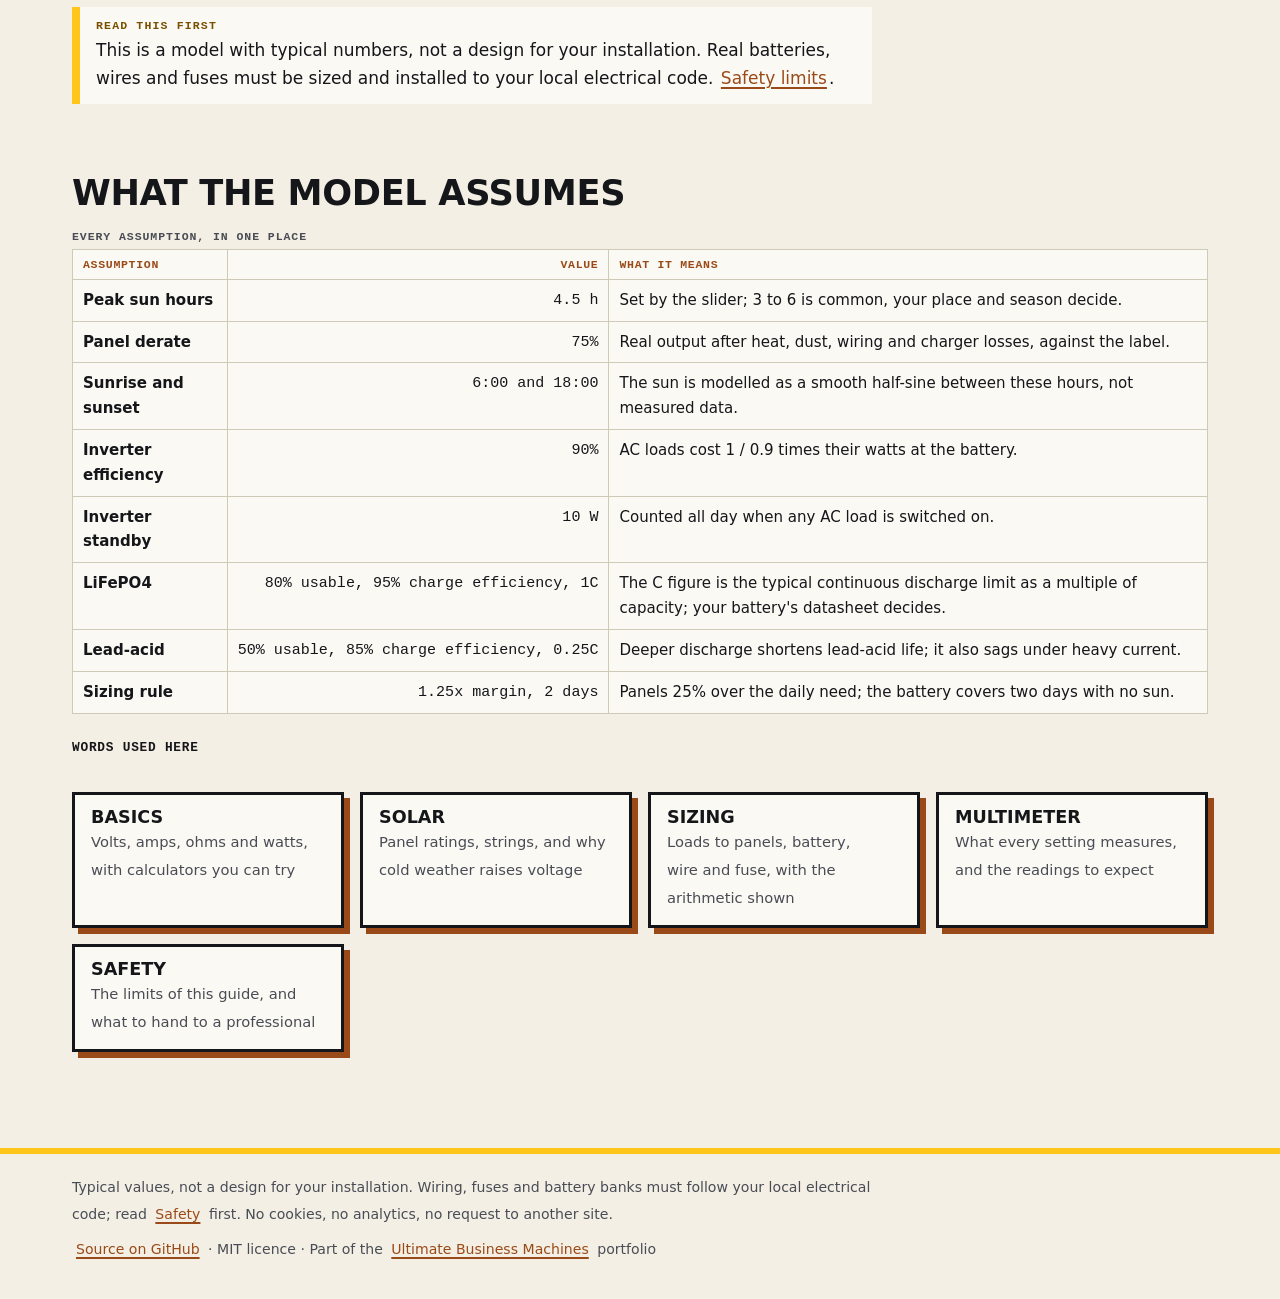
==== commit 4b718a07: "Meter R1 resolutions: cable carries load current, float/dead-battery cases, live state drawn, keyboa" ====
--- a/site/index.html
+++ b/site/index.html
@@ -13,7 +13,7 @@
 <main id="main">
   <section class="wrap hero">
     <div class="hd">
-      <p class="kicker">Off-grid power, computed instead of promised</p>
+      <p class="kicker">Simulator · off-grid power, computed instead of promised</p>
       <h1>Flip the breakers. Will the cabin last the night?</h1>
       <p class="lede">A model of one day: sun in, appliances out, one battery between. Flip a breaker below, press Play, and watch the battery fill and drain; then read what to buy under the checks. It is a learning model, not a design: see <a class="carry" href="safety.html">Safety</a>.</p>
     </div>
--- a/site/assets/site.css
+++ b/site/assets/site.css
@@ -26,7 +26,7 @@
 .wrap { max-width: 1200px; margin: 0 auto; padding-left: 16px; padding-right: 16px; }
 @media (min-width: 720px) { .wrap { padding-left: 32px; padding-right: 32px; } }
 
-header.site { position: sticky; top: 0; z-index: 30; background: #0b0d12; color: #f4f1e6; border-bottom: 6px solid var(--volt); }
+header.site { position: static; z-index: 30; background: #0b0d12; color: #f4f1e6; border-bottom: 6px solid var(--volt); }
 header.site .wrap { display: flex; flex-wrap: wrap; align-items: center; justify-content: space-between; gap: 0 20px; }
 .brand { display: inline-flex; align-items: center; gap: 10px; min-height: 52px; font: 900 1rem var(--display); text-transform: uppercase; letter-spacing: .05em; text-decoration: none; color: #f4f1e6; }
 .brand svg { width: 24px; height: 24px; fill: var(--volt); }
@@ -97,3 +97,8 @@
 .pn a span { display: block; font: 800 .7rem var(--mono); letter-spacing: .08em; color: var(--ink2); }
 .pn a[rel="next"] { text-align: right; } .pn a:hover { transform: translate(-2px, -2px); }
 @media (max-width: 480px) { .pn { grid-template-columns: 1fr; } .pn a[rel="next"] { text-align: left; } }
+
+@media (min-width: 720px) { header.site { position: sticky; top: 0; } }
+details.toc summary { cursor: pointer; font: 800 .8rem var(--mono); text-transform: uppercase; letter-spacing: .1em; color: var(--accent); min-height: 44px; display: flex; align-items: center; }
+.toc a { display: inline-block; padding: 8px 0; min-height: 44px; }
+.toc ol { padding-top: 0; }
